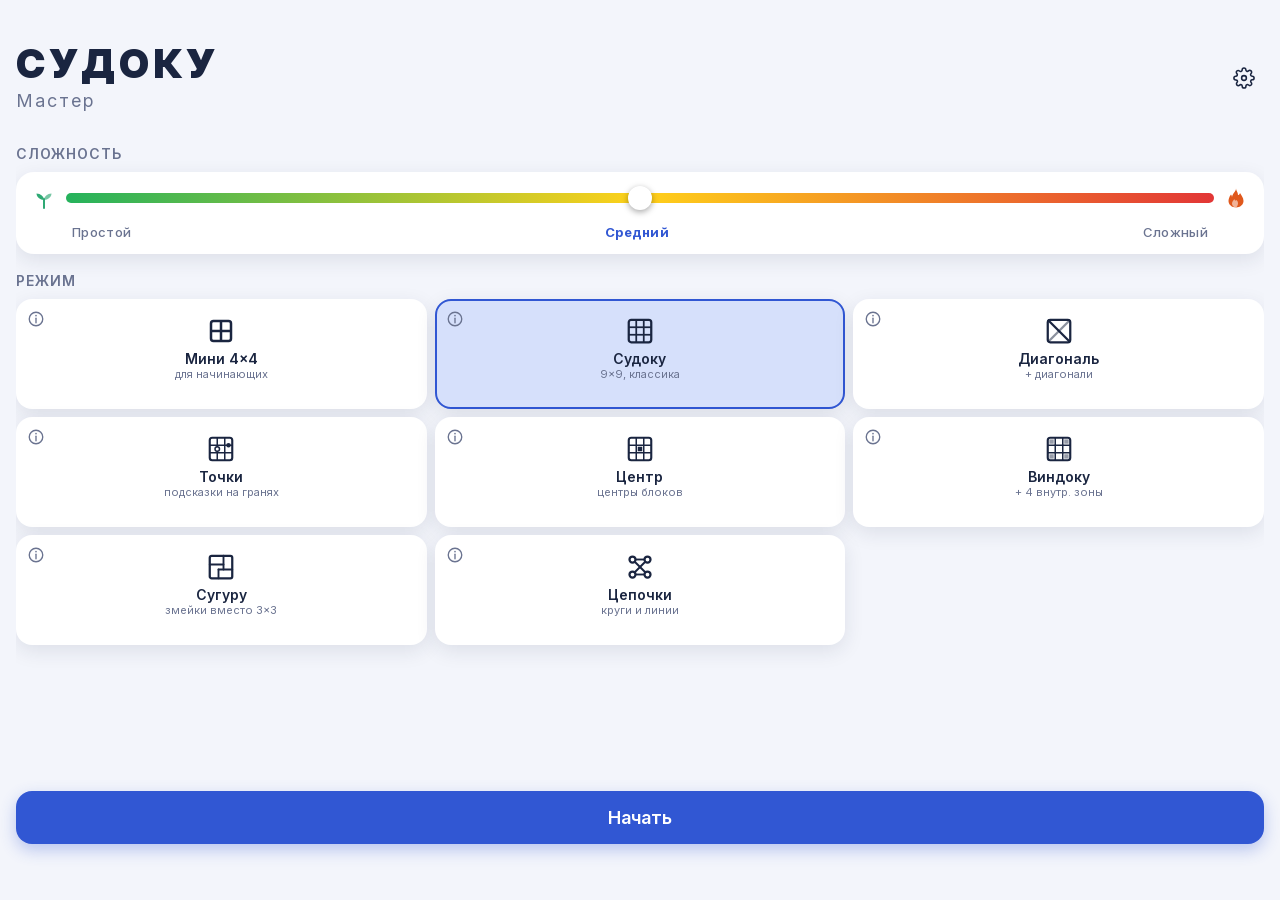
==== index.html @ bb174fd0 "fix(playtest): 5 правок после плейтеста 1. Fast-mode: pencil выключается сразу при активации режима." ====
<!DOCTYPE html>
<html lang="ru">
<head>
  <meta charset="UTF-8" />
  <meta name="viewport" content="width=device-width, initial-scale=1, viewport-fit=cover, maximum-scale=1, user-scalable=no" />
  <meta name="theme-color" content="#1a2540" />
  <meta http-equiv="cache-control" content="no-cache, no-store, must-revalidate" />
  <meta http-equiv="pragma" content="no-cache" />
  <meta http-equiv="expires" content="0" />
  <title>Судоку Мастер</title>
  <link rel="stylesheet" href="styles.css?v=41" />
</head>
<body>

  <!-- ================= SVG sprite (общие иконки) ================= -->
  <svg width="0" height="0" style="position:absolute" aria-hidden="true">
    <defs>
      <symbol id="icon-home" viewBox="0 0 24 24">
        <path d="M3 11l9-8 9 8" fill="none" stroke="currentColor" stroke-width="1.8" stroke-linecap="round" stroke-linejoin="round"/>
        <path d="M5 10v10h14V10" fill="none" stroke="currentColor" stroke-width="1.8" stroke-linecap="round" stroke-linejoin="round"/>
        <path d="M10 20v-6h4v6" fill="none" stroke="currentColor" stroke-width="1.8" stroke-linecap="round" stroke-linejoin="round"/>
      </symbol>
      <symbol id="icon-info" viewBox="0 0 24 24">
        <circle cx="12" cy="12" r="9" fill="none" stroke="currentColor" stroke-width="1.8"/>
        <line x1="12" y1="11" x2="12" y2="17" stroke="currentColor" stroke-width="1.8" stroke-linecap="round"/>
        <circle cx="12" cy="7.5" r="1.1" fill="currentColor"/>
      </symbol>
      <symbol id="icon-settings" viewBox="0 0 24 24">
        <circle cx="12" cy="12" r="2.6" fill="none" stroke="currentColor" stroke-width="1.7"/>
        <path d="M19.4 15a1.65 1.65 0 0 0 .33 1.82l.06.06a2 2 0 0 1 0 2.83 2 2 0 0 1-2.83 0l-.06-.06a1.65 1.65 0 0 0-1.82-.33 1.65 1.65 0 0 0-1 1.51V21a2 2 0 0 1-4 0v-.09a1.65 1.65 0 0 0-1-1.51 1.65 1.65 0 0 0-1.82.33l-.06.06a2 2 0 1 1-2.83-2.83l.06-.06a1.65 1.65 0 0 0 .33-1.82 1.65 1.65 0 0 0-1.51-1H3a2 2 0 0 1 0-4h.09a1.65 1.65 0 0 0 1.51-1 1.65 1.65 0 0 0-.33-1.82l-.06-.06a2 2 0 1 1 2.83-2.83l.06.06a1.65 1.65 0 0 0 1.82.33H9a1.65 1.65 0 0 0 1-1.51V3a2 2 0 0 1 4 0v.09a1.65 1.65 0 0 0 1 1.51 1.65 1.65 0 0 0 1.82-.33l.06-.06a2 2 0 1 1 2.83 2.83l-.06.06a1.65 1.65 0 0 0-.33 1.82V9a1.65 1.65 0 0 0 1.51 1H21a2 2 0 0 1 0 4h-.09a1.65 1.65 0 0 0-1.51 1z"
              fill="none" stroke="currentColor" stroke-width="1.7" stroke-linejoin="round" stroke-linecap="round"/>
      </symbol>
      <symbol id="icon-close" viewBox="0 0 24 24">
        <line x1="6" y1="6" x2="18" y2="18" stroke="currentColor" stroke-width="2" stroke-linecap="round"/>
        <line x1="6" y1="18" x2="18" y2="6" stroke="currentColor" stroke-width="2" stroke-linecap="round"/>
      </symbol>

      <!-- ===== Pictograms (заменяют эмодзи — единый стиль на всех платформах) ===== -->
      <!-- Material Design heart (filled). Симметричный, плотный силуэт. -->
      <symbol id="icon-heart" viewBox="0 0 24 24">
        <path d="M12 21.35l-1.45-1.32C5.4 15.36 2 12.28 2 8.5 2 5.42 4.42 3 7.5 3c1.74 0 3.41.81 4.5 2.09C13.09 3.81 14.76 3 16.5 3 19.58 3 22 5.42 22 8.5c0 3.78-3.4 6.86-8.55 11.54L12 21.35z" fill="currentColor"/>
      </symbol>
      <!-- Разбитое сердце: тот же силуэт, поверх белый зигзаг — «трещина». -->
      <symbol id="icon-heart-broken" viewBox="0 0 24 24">
        <path d="M12 21.35l-1.45-1.32C5.4 15.36 2 12.28 2 8.5 2 5.42 4.42 3 7.5 3c1.74 0 3.41.81 4.5 2.09C13.09 3.81 14.76 3 16.5 3 19.58 3 22 5.42 22 8.5c0 3.78-3.4 6.86-8.55 11.54L12 21.35z" fill="currentColor"/>
        <path d="M12 5 L 10.2 9 L 13.5 11 L 10.5 14 L 13.2 16.5 L 12 21" fill="none" stroke="#ffffff" stroke-width="1.8" stroke-linejoin="round" stroke-linecap="round"/>
      </symbol>
      <symbol id="icon-sprout" viewBox="0 0 24 24">
        <path d="M12 22 V 13" stroke="currentColor" stroke-width="2" stroke-linecap="round" fill="none"/>
        <path d="M12 14 C 8 14 4.5 11 4.5 7.5 C 8.5 7.5 12 10.5 12 14 Z" fill="currentColor"/>
        <path d="M12 14 C 16 14 19.5 11 19.5 7.5 C 15.5 7.5 12 10.5 12 14 Z" fill="currentColor" opacity="0.65"/>
      </symbol>
      <symbol id="icon-leaf" viewBox="0 0 24 24">
        <path d="M20 4 C 20 4 11.5 4 7.5 8 C 3.5 12 4 18 5 20 C 7 21 13 21 17 17 C 21 13 20 4 20 4 Z" fill="currentColor"/>
        <path d="M5 20 L 14 11" stroke="#fff" stroke-width="1.6" stroke-linecap="round" fill="none" opacity="0.7"/>
      </symbol>
      <symbol id="icon-fire" viewBox="0 0 24 24">
        <path d="M12 2.5 C 12 6 8 7.5 8 11.5 C 8 9.5 7 8.5 7 8.5 C 5 11 4.5 13.5 4.5 15 C 4.5 18.6 7.9 21.5 12 21.5 C 16.1 21.5 19.5 18.6 19.5 15 C 19.5 11.5 17 9 16 7 C 15.5 8.5 15 9 14 9 C 14 6 12 4.5 12 2.5 Z" fill="currentColor"/>
        <path d="M12 21.5 C 9.7 21.5 8 19.7 8 17.5 C 8 15.5 9.5 14.5 10.5 13 C 10.5 14.5 11.5 15 12.5 14 C 13.5 15 14 16 14 17.5 C 14 19.7 12.3 21.5 12 21.5 Z" fill="#fff" opacity="0.55"/>
      </symbol>
      <symbol id="icon-pencil" viewBox="0 0 24 24">
        <path d="M16 4 L 20 8 L 8 20 L 3.5 20.5 L 4 16 Z" fill="none" stroke="currentColor" stroke-width="1.8" stroke-linejoin="round" stroke-linecap="round"/>
        <line x1="13" y1="7" x2="17" y2="11" stroke="currentColor" stroke-width="1.8" stroke-linecap="round"/>
      </symbol>
      <symbol id="icon-lightbulb" viewBox="0 0 24 24">
        <path d="M9 18 H 15" stroke="currentColor" stroke-width="1.7" stroke-linecap="round" fill="none"/>
        <path d="M10.5 21 H 13.5" stroke="currentColor" stroke-width="1.7" stroke-linecap="round" fill="none"/>
        <path d="M12 3 C 8.5 3 6 5.5 6 9 C 6 11.3 7.3 13.3 9 14.7 V 18 H 15 V 14.7 C 16.7 13.3 18 11.3 18 9 C 18 5.5 15.5 3 12 3 Z" fill="none" stroke="currentColor" stroke-width="1.7" stroke-linejoin="round" stroke-linecap="round"/>
      </symbol>
      <symbol id="icon-undo" viewBox="0 0 24 24">
        <path d="M9 14 L 3.5 9 L 9 4" fill="none" stroke="currentColor" stroke-width="1.9" stroke-linecap="round" stroke-linejoin="round"/>
        <path d="M3.5 9 H 14 C 17.6 9 20.5 11.7 20.5 15.5 C 20.5 19.3 17.6 21 14 21 H 9.5" fill="none" stroke="currentColor" stroke-width="1.9" stroke-linecap="round" stroke-linejoin="round"/>
      </symbol>
      <symbol id="icon-bolt" viewBox="0 0 24 24">
        <!-- Молния outline — Z-образный силуэт без заливки, как остальные
             UI-иконки (pencil, lightbulb, undo). -->
        <path d="M13.5 2 L 4 14 L 11 14 L 9.5 22 L 20 9 L 13 9 L 14.5 2 Z"
              fill="none"
              stroke="currentColor" stroke-width="1.8"
              stroke-linejoin="round" stroke-linecap="round"/>
      </symbol>
      <symbol id="icon-eraser" viewBox="0 0 24 24">
        <!-- Горизонтальный прямоугольник-ластик с явным делением на две части.
             Левая половина «резина» — слегка залита (визуальный признак).
             Правая половина «корпус» — пустой контур. Под ластиком короткие
             штрихи-«стружка», чтобы намерение читалось как «стереть». -->
        <rect x="3" y="9" width="18" height="6" rx="1.4"
              fill="none" stroke="currentColor" stroke-width="1.8"/>
        <rect x="3.9" y="9.9" width="7" height="4.2" rx="0.6"
              fill="currentColor" opacity="0.18"/>
        <line x1="10.9" y1="9.5" x2="10.9" y2="14.5"
              stroke="currentColor" stroke-width="1.6"/>
        <line x1="4" y1="18" x2="6.5" y2="18"
              stroke="currentColor" stroke-width="1.6" stroke-linecap="round" opacity="0.55"/>
        <line x1="8" y1="18" x2="9.5" y2="18"
              stroke="currentColor" stroke-width="1.6" stroke-linecap="round" opacity="0.55"/>
      </symbol>
      <symbol id="icon-trophy" viewBox="0 0 24 24">
        <path d="M7 3 H 17 V 8.5 C 17 11.5 14.8 13.5 12 13.5 C 9.2 13.5 7 11.5 7 8.5 V 3 Z" fill="currentColor"/>
        <path d="M4 4 H 7 V 8.5 C 7 8.5 5.5 8.5 4.5 7.5 C 3.5 6.5 4 4 4 4 Z" fill="currentColor"/>
        <path d="M20 4 H 17 V 8.5 C 17 8.5 18.5 8.5 19.5 7.5 C 20.5 6.5 20 4 20 4 Z" fill="currentColor"/>
        <path d="M9 17 H 15 L 16 21 H 8 Z" fill="currentColor"/>
        <line x1="11" y1="13.5" x2="11" y2="17" stroke="currentColor" stroke-width="2" stroke-linecap="round"/>
        <line x1="13" y1="13.5" x2="13" y2="17" stroke="currentColor" stroke-width="2" stroke-linecap="round"/>
      </symbol>
      <symbol id="icon-play" viewBox="0 0 24 24">
        <path d="M7 4 L 20 12 L 7 20 Z" fill="currentColor"/>
      </symbol>
      <!-- Крупный play-треугольник для refill-ad бэйджей. Координаты
           подобраны так, что centroid (среднее вершин) находится в (6, 6),
           т.е. ровно в центре viewBox 12×12. Bbox треугольника при этом
           немного смещён вправо относительно центра — это даёт оптически
           верное положение play-стрелки.
           Vertices (3, 2), (3, 10), (12, 6) — больше прежнего (4,3),(4,9),
           (10,6): треугольник заполняет ≈75% viewBox по width и ≈67% по
           height, поэтому в маленьком кружке смотрится солидно. -->
      <symbol id="icon-play-mini" viewBox="0 0 12 12">
        <path d="M3 2 L 3 10 L 12 6 Z" fill="currentColor"/>
      </symbol>
      <symbol id="icon-grid" viewBox="0 0 24 24">
        <rect x="3" y="3" width="18" height="18" rx="2" fill="none" stroke="currentColor" stroke-width="1.8"/>
        <line x1="9"  y1="3" x2="9"  y2="21" stroke="currentColor" stroke-width="1.4"/>
        <line x1="15" y1="3" x2="15" y2="21" stroke="currentColor" stroke-width="1.4"/>
        <line x1="3"  y1="9"  x2="21" y2="9"  stroke="currentColor" stroke-width="1.4"/>
        <line x1="3"  y1="15" x2="21" y2="15" stroke="currentColor" stroke-width="1.4"/>
      </symbol>
      <symbol id="icon-diagonal" viewBox="0 0 24 24">
        <rect x="3" y="3" width="18" height="18" rx="2" fill="none" stroke="currentColor" stroke-width="1.8"/>
        <line x1="3" y1="3" x2="21" y2="21" stroke="currentColor" stroke-width="1.8"/>
        <line x1="21" y1="3" x2="3" y2="21" stroke="currentColor" stroke-width="1.8" opacity="0.5"/>
      </symbol>
      <symbol id="icon-sigma" viewBox="0 0 24 24">
        <path d="M5 4 H 19 L 11 12 L 19 20 H 5" fill="none" stroke="currentColor" stroke-width="1.8" stroke-linejoin="round" stroke-linecap="round"/>
      </symbol>

      <!-- Mode tiles icons -->
      <symbol id="icon-mini" viewBox="0 0 24 24">
        <rect x="4" y="4" width="16" height="16" rx="2" fill="none" stroke="currentColor" stroke-width="2"/>
        <line x1="12" y1="4"  x2="12" y2="20" stroke="currentColor" stroke-width="2"/>
        <line x1="4"  y1="12" x2="20" y2="12" stroke="currentColor" stroke-width="2"/>
      </symbol>
      <symbol id="icon-kropki" viewBox="0 0 24 24">
        <rect x="3" y="3" width="18" height="18" rx="2" fill="none" stroke="currentColor" stroke-width="1.7"/>
        <line x1="9"  y1="3" x2="9"  y2="21" stroke="currentColor" stroke-width="1.2"/>
        <line x1="15" y1="3" x2="15" y2="21" stroke="currentColor" stroke-width="1.2"/>
        <line x1="3"  y1="9"  x2="21" y2="9"  stroke="currentColor" stroke-width="1.2"/>
        <line x1="3"  y1="15" x2="21" y2="15" stroke="currentColor" stroke-width="1.2"/>
        <!-- empty white dot — на середине вертикальной линии x=9
             между ячейками (1,0) и (1,1) -->
        <circle cx="9"  cy="12" r="1.8" fill="#fff" stroke="currentColor" stroke-width="1.2"/>
        <!-- filled black dot — на середине ГОРИЗОНТАЛЬНОЙ линии y=9
             между ячейками (0,2) и (1,2). Это между правой средней и
             право-верхней ячейками. -->
        <circle cx="18" cy="9"  r="1.8" fill="currentColor"/>
      </symbol>
      <symbol id="icon-center" viewBox="0 0 24 24">
        <rect x="3" y="3" width="18" height="18" rx="2" fill="none" stroke="currentColor" stroke-width="1.7"/>
        <line x1="9"  y1="3" x2="9"  y2="21" stroke="currentColor" stroke-width="1.2"/>
        <line x1="15" y1="3" x2="15" y2="21" stroke="currentColor" stroke-width="1.2"/>
        <line x1="3"  y1="9"  x2="21" y2="9"  stroke="currentColor" stroke-width="1.2"/>
        <line x1="3"  y1="15" x2="21" y2="15" stroke="currentColor" stroke-width="1.2"/>
        <!-- только центральная ячейка 3×3 полностью закрашена -->
        <rect x="10.2" y="10.2" width="3.6" height="3.6" fill="currentColor"/>
      </symbol>
      <symbol id="icon-windoku" viewBox="0 0 24 24">
        <rect x="3" y="3" width="18" height="18" rx="2" fill="none" stroke="currentColor" stroke-width="1.7"/>
        <line x1="9"  y1="3" x2="9"  y2="21" stroke="currentColor" stroke-width="1.2"/>
        <line x1="15" y1="3" x2="15" y2="21" stroke="currentColor" stroke-width="1.2"/>
        <line x1="3"  y1="9"  x2="21" y2="9"  stroke="currentColor" stroke-width="1.2"/>
        <line x1="3"  y1="15" x2="21" y2="15" stroke="currentColor" stroke-width="1.2"/>
        <!-- 4 inner highlighted zones -->
        <rect x="4.3" y="4.3" width="3.5" height="3.5" fill="currentColor" opacity="0.45"/>
        <rect x="16.2" y="4.3" width="3.5" height="3.5" fill="currentColor" opacity="0.45"/>
        <rect x="4.3" y="16.2" width="3.5" height="3.5" fill="currentColor" opacity="0.45"/>
        <rect x="16.2" y="16.2" width="3.5" height="3.5" fill="currentColor" opacity="0.45"/>
      </symbol>
      <symbol id="icon-snake" viewBox="0 0 24 24">
        <!-- Sugur: квадрат разбитый на 4 неравных змейки внутренними
             перегородками. Зигзаг-форма — характерный визуал режима. -->
        <rect x="3" y="3" width="18" height="18" rx="1.5" fill="none" stroke="currentColor" stroke-width="1.8"/>
        <line x1="3"  y1="10" x2="14" y2="10" stroke="currentColor" stroke-width="1.5" stroke-linecap="round"/>
        <line x1="14" y1="3"  x2="14" y2="14" stroke="currentColor" stroke-width="1.5" stroke-linecap="round"/>
        <line x1="10" y1="14" x2="21" y2="14" stroke="currentColor" stroke-width="1.5" stroke-linecap="round"/>
        <line x1="10" y1="14" x2="10" y2="21" stroke="currentColor" stroke-width="1.5" stroke-linecap="round"/>
      </symbol>
      <symbol id="icon-chain" viewBox="0 0 24 24">
        <!-- Chain: 4 круга в 2×2 с горизонтальными edges и диагональным
             X-cross — характерный визуал режима «цепочки могут идти и
             по диагонали, и линии пересекаются». Круги раздвинуты пошире
             и меньше радиусом — чтобы соединительные линии были видны. -->
        <line x1="6"  y1="6"  x2="18" y2="6"  stroke="currentColor" stroke-width="1.5"/>
        <line x1="6"  y1="18" x2="18" y2="18" stroke="currentColor" stroke-width="1.5"/>
        <line x1="6"  y1="6"  x2="18" y2="18" stroke="currentColor" stroke-width="1.5"/>
        <line x1="18" y1="6"  x2="6"  y2="18" stroke="currentColor" stroke-width="1.5"/>
        <circle cx="6"  cy="6"  r="2.4" fill="white" stroke="currentColor" stroke-width="1.8"/>
        <circle cx="18" cy="6"  r="2.4" fill="white" stroke="currentColor" stroke-width="1.8"/>
        <circle cx="6"  cy="18" r="2.4" fill="white" stroke="currentColor" stroke-width="1.8"/>
        <circle cx="18" cy="18" r="2.4" fill="white" stroke="currentColor" stroke-width="1.8"/>
      </symbol>

      <!-- Rules pictograms -->
      <symbol id="rule-fill" viewBox="0 0 60 60">
        <!-- 3x3 mini-grid with some digits filled in -->
        <rect x="4" y="4" width="52" height="52" fill="none" stroke="#1a2540" stroke-width="2.4" rx="3"/>
        <line x1="21.3" y1="4" x2="21.3" y2="56" stroke="#1a2540" stroke-width="1.4"/>
        <line x1="38.7" y1="4" x2="38.7" y2="56" stroke="#1a2540" stroke-width="1.4"/>
        <line x1="4" y1="21.3" x2="56" y2="21.3" stroke="#1a2540" stroke-width="1.4"/>
        <line x1="4" y1="38.7" x2="56" y2="38.7" stroke="#1a2540" stroke-width="1.4"/>
        <text x="12.5" y="17"   font-size="12" font-weight="700" fill="#1a2540" text-anchor="middle">5</text>
        <text x="47.5" y="17"   font-size="12" font-weight="700" fill="#1a2540" text-anchor="middle">3</text>
        <text x="30"   y="34.5" font-size="12" font-weight="700" fill="#3157d3" text-anchor="middle">7</text>
        <text x="12.5" y="52"   font-size="12" font-weight="700" fill="#1a2540" text-anchor="middle">2</text>
        <text x="47.5" y="52"   font-size="12" font-weight="700" fill="#3157d3" text-anchor="middle">9</text>
      </symbol>
      <symbol id="rule-unique" viewBox="0 0 60 60">
        <!-- 3x3 with row, col and box highlighted -->
        <rect x="4" y="4" width="52" height="52" fill="none" stroke="#1a2540" stroke-width="2.4" rx="3"/>
        <!-- highlighted row (top) -->
        <rect x="4" y="4" width="52" height="17.3" fill="#e3ecff"/>
        <!-- highlighted column (middle) -->
        <rect x="21.3" y="4" width="17.4" height="52" fill="#e3ecff"/>
        <!-- box (top-middle) overlapping is naturally darker — add extra fill -->
        <rect x="21.3" y="4" width="17.4" height="17.3" fill="#b8caf0"/>
        <!-- grid lines on top -->
        <line x1="21.3" y1="4" x2="21.3" y2="56" stroke="#1a2540" stroke-width="1.4"/>
        <line x1="38.7" y1="4" x2="38.7" y2="56" stroke="#1a2540" stroke-width="1.4"/>
        <line x1="4" y1="21.3" x2="56" y2="21.3" stroke="#1a2540" stroke-width="1.4"/>
        <line x1="4" y1="38.7" x2="56" y2="38.7" stroke="#1a2540" stroke-width="1.4"/>
        <rect x="4" y="4" width="52" height="52" fill="none" stroke="#1a2540" stroke-width="2.4" rx="3"/>
        <text x="30" y="17" font-size="13" font-weight="800" fill="#1a2540" text-anchor="middle">5</text>
      </symbol>
      <symbol id="rule-pencil" viewBox="0 0 60 60">
        <!-- single big cell with 3x3 mini-notes -->
        <rect x="6" y="6" width="48" height="48" fill="#ffffff" stroke="#1a2540" stroke-width="2.4" rx="4"/>
        <!-- 3x3 notes grid -->
        <g font-size="9" font-weight="500" fill="#6a7390" text-anchor="middle">
          <text x="18" y="20">1</text>
          <text x="30" y="20">2</text>
          <text x="42" y="20">3</text>
          <text x="18" y="34">4</text>
          <text x="30" y="34"></text>
          <text x="42" y="34">6</text>
          <text x="18" y="48"></text>
          <text x="30" y="48">8</text>
          <text x="42" y="48"></text>
        </g>
        <!-- pencil hint glyph in corner -->
        <path d="M44 8 L52 16 L48 20 L40 12 Z" fill="#3157d3" opacity="0.6"/>
      </symbol>
    </defs>
  </svg>

  <!-- ================= Главный экран — выбор + статистика ================= -->
  <section id="screen-home" class="screen">
    <!-- Шапка и сложность/режимы — внутри scrollable области. Кнопка
         «Начать» лежит ВНЕ scroll'а, остаётся видимой при любой прокрутке. -->
    <div class="home-scroll">
      <header class="home-top">
        <div class="title-block">
          <div class="brand">СУДОКУ</div>
          <div class="brand-sub">Мастер</div>
        </div>
        <div class="home-top-actions">
          <button id="btn-home-settings" class="icon-btn" aria-label="Настройки">
            <svg class="icon"><use href="#icon-settings"/></svg>
          </button>
        </div>
      </header>

      <h2 class="section-title">Сложность</h2>
      <!-- Ползунок 0=easy / 1=medium / 2=hard. Слева/справа — иконки
           «росток» (просто) и «огонёк» (сложно), под слайдером три
           кликабельных ярлыка. selectedDifficulty живёт в main.js. -->
      <div class="difficulty-slider">
        <div class="diff-slider-row">
          <svg class="diff-side-icon diff-side-icon-easy" viewBox="0 0 24 24"><use href="#icon-sprout"/></svg>
          <!-- Кастомный slider: track + плавающий thumb. Перетаскивается
               pointer-событиями (см. main.js → mountDiffSlider). Поддерживает
               «магнетизм» к 3 значениям 0/1/2 — ползунок легко тянется по
               линии, но залипает у ближайшего значения и при отпуске
               анимированно подъезжает к нему. -->
          <div id="diff-track" class="diff-track" role="slider"
               aria-label="Сложность" aria-valuemin="0" aria-valuemax="2" aria-valuenow="1" tabindex="0">
            <div class="diff-thumb"></div>
          </div>
          <svg class="diff-side-icon diff-side-icon-hard" viewBox="0 0 24 24"><use href="#icon-fire"/></svg>
        </div>
        <div class="diff-labels">
          <span class="diff-label" data-difficulty="easy">Простой</span>
          <span class="diff-label active" data-difficulty="medium">Средний</span>
          <span class="diff-label" data-difficulty="hard">Сложный</span>
        </div>
      </div>

      <h2 class="section-title">Режим</h2>
      <!-- Режимы — сетка 3 ячейки в ширину. Внутри плитки: info-кнопка
           в левом-верхнем углу, иконка по центру сверху, название и
           краткое описание. -->
      <div class="mode-grid">
        <div class="mode-tile" data-mode="mini" role="button" tabindex="0">
          <button class="mode-info-btn" data-mode-info="mini" aria-label="Правила режима «Мини»">
            <svg class="icon"><use href="#icon-info"/></svg>
          </button>
          <div class="mode-emoji"><svg viewBox="0 0 24 24"><use href="#icon-mini"/></svg></div>
          <div class="mode-label">Мини 4×4</div>
          <div class="mode-sub">для начинающих</div>
        </div>
        <div class="mode-tile selected" data-mode="classic" role="button" tabindex="0">
          <button class="mode-info-btn" data-mode-info="classic" aria-label="Правила режима «Судоку»">
            <svg class="icon"><use href="#icon-info"/></svg>
          </button>
          <div class="mode-emoji"><svg viewBox="0 0 24 24"><use href="#icon-grid"/></svg></div>
          <div class="mode-label">Судоку</div>
          <div class="mode-sub">9×9, классика</div>
        </div>
        <div class="mode-tile" data-mode="diagonal" role="button" tabindex="0">
          <button class="mode-info-btn" data-mode-info="diagonal" aria-label="Правила режима «Диагональ»">
            <svg class="icon"><use href="#icon-info"/></svg>
          </button>
          <div class="mode-emoji"><svg viewBox="0 0 24 24"><use href="#icon-diagonal"/></svg></div>
          <div class="mode-label">Диагональ</div>
          <div class="mode-sub">+ диагонали</div>
        </div>
        <div class="mode-tile" data-mode="kropki" role="button" tabindex="0">
          <button class="mode-info-btn" data-mode-info="kropki" aria-label="Правила режима «Точки»">
            <svg class="icon"><use href="#icon-info"/></svg>
          </button>
          <div class="mode-emoji"><svg viewBox="0 0 24 24"><use href="#icon-kropki"/></svg></div>
          <div class="mode-label">Точки</div>
          <div class="mode-sub">подсказки на гранях</div>
        </div>
        <div class="mode-tile" data-mode="center" role="button" tabindex="0">
          <button class="mode-info-btn" data-mode-info="center" aria-label="Правила режима «Центр»">
            <svg class="icon"><use href="#icon-info"/></svg>
          </button>
          <div class="mode-emoji"><svg viewBox="0 0 24 24"><use href="#icon-center"/></svg></div>
          <div class="mode-label">Центр</div>
          <div class="mode-sub">центры блоков</div>
        </div>
        <div class="mode-tile" data-mode="windoku" role="button" tabindex="0">
          <button class="mode-info-btn" data-mode-info="windoku" aria-label="Правила режима «Виндоку»">
            <svg class="icon"><use href="#icon-info"/></svg>
          </button>
          <div class="mode-emoji"><svg viewBox="0 0 24 24"><use href="#icon-windoku"/></svg></div>
          <div class="mode-label">Виндоку</div>
          <div class="mode-sub">+ 4 внутр. зоны</div>
        </div>
        <div class="mode-tile" data-mode="sugur" role="button" tabindex="0">
          <button class="mode-info-btn" data-mode-info="sugur" aria-label="Правила режима «Сугуру»">
            <svg class="icon"><use href="#icon-info"/></svg>
          </button>
          <div class="mode-emoji"><svg viewBox="0 0 24 24"><use href="#icon-snake"/></svg></div>
          <div class="mode-label">Сугуру</div>
          <div class="mode-sub">змейки вместо 3×3</div>
        </div>
        <div class="mode-tile" data-mode="chain" role="button" tabindex="0">
          <button class="mode-info-btn" data-mode-info="chain" aria-label="Правила режима «Цепочки»">
            <svg class="icon"><use href="#icon-info"/></svg>
          </button>
          <div class="mode-emoji"><svg viewBox="0 0 24 24"><use href="#icon-chain"/></svg></div>
          <div class="mode-label">Цепочки</div>
          <div class="mode-sub">круги и линии</div>
        </div>
      </div>
    </div>

    <!-- Кнопка «Начать» вне scroll-области — всегда видна над сейф-зоной. -->
    <button id="btn-start-level" class="btn btn-primary big">Начать</button>
  </section>

  <!-- ================= Игровой экран ================= -->
  <section id="screen-game" class="screen">
    <header class="game-head">
      <button id="btn-game-home" class="icon-btn" aria-label="В главное меню">
        <svg class="icon"><use href="#icon-home"/></svg>
      </button>
      <div class="game-head-title">
        <div id="game-mode-title" class="brand brand-game">КЛАССИКА</div>
        <div id="game-subtitle" class="game-subtitle">Средний</div>
      </div>
      <div class="game-head-actions">
        <button id="btn-game-info" class="icon-btn" aria-label="Как играть">
          <svg class="icon"><use href="#icon-info"/></svg>
        </button>
        <button id="btn-game-settings" class="icon-btn" aria-label="Настройки">
          <svg class="icon"><use href="#icon-settings"/></svg>
        </button>
      </div>
    </header>

    <div id="game-hearts" class="hearts-row" aria-label="Сердечки">
      <svg class="heart" viewBox="0 0 24 24"><use href="#icon-heart"/></svg>
      <svg class="heart" viewBox="0 0 24 24"><use href="#icon-heart"/></svg>
      <svg class="heart" viewBox="0 0 24 24"><use href="#icon-heart"/></svg>
    </div>

    <div class="board-wrap">
      <div id="board" class="board" role="grid" aria-label="Поле судоку"></div>
    </div>

    <div class="number-pad">
      <div class="numpad-row">
        <button class="num-btn" data-num="1"><span>1</span></button>
        <button class="num-btn" data-num="2"><span>2</span></button>
        <button class="num-btn" data-num="3"><span>3</span></button>
        <button class="num-btn" data-num="4"><span>4</span></button>
        <button class="num-btn" data-num="5"><span>5</span></button>
        <button class="num-btn" data-num="6"><span>6</span></button>
        <button class="num-btn" data-num="7"><span>7</span></button>
        <button class="num-btn" data-num="8"><span>8</span></button>
        <button class="num-btn" data-num="9"><span>9</span></button>
      </div>
      <div class="tools-row">
        <button id="btn-erase" class="tool-btn" aria-label="Стереть">
          <svg class="tool-glyph" viewBox="0 0 24 24"><use href="#icon-eraser"/></svg>
          <span class="tool-label">Стереть</span>
        </button>
        <button id="btn-pencil" class="tool-btn" aria-label="Карандаш">
          <svg class="tool-glyph" viewBox="0 0 24 24"><use href="#icon-pencil"/></svg>
          <span class="tool-label">Заметка</span>
        </button>
        <!-- «Быстрый режим» — расставляет на пустых ячейках все возможные
             по правилам цифры как заметки, и каскадно заполняет одиночные
             single-candidate ячейки. Активация — rewarded ad один раз на
             уровень, потом toggle on/off бесплатно в рамках этого уровня. -->
        <button id="btn-fast" class="tool-btn" aria-label="Быстрый режим">
          <svg class="tool-glyph" viewBox="0 0 24 24"><use href="#icon-bolt"/></svg>
          <span class="tool-label">Быстрый</span>
          <span id="fast-badge" class="tool-badge refill-ad">
            <svg class="ad-play-icon" viewBox="0 0 12 12"><use href="#icon-play-mini"/></svg>
          </span>
        </button>
        <button id="btn-hint" class="tool-btn" aria-label="Подсказка">
          <svg class="tool-glyph" viewBox="0 0 24 24"><use href="#icon-lightbulb"/></svg>
          <span class="tool-label">Подсказка</span>
          <span id="hint-count" class="tool-badge">5</span>
        </button>
      </div>
    </div>
  </section>

  <!-- ================= Модалки ================= -->

  <!-- Победа -->
  <div id="modal-win" class="modal hidden" data-modal-id="win">
    <div class="modal-box">
      <div class="modal-emoji modal-emoji-trophy"><svg viewBox="0 0 24 24"><use href="#icon-trophy"/></svg></div>
      <h2 class="modal-title">Уровень пройден!</h2>
      <div class="modal-rows">
        <div class="modal-row"><span>Сложность:</span><span id="win-difficulty">—</span></div>
        <div class="modal-row"><span>Ошибок:</span><span id="win-mistakes">0</span></div>
        <div class="modal-row"><span>Подсказок:</span><span id="win-hints">0</span></div>
      </div>
      <div class="modal-actions">
        <button id="btn-win-next" class="btn btn-primary big">Следующий уровень</button>
        <button id="btn-win-home" class="btn btn-secondary">В главное меню</button>
      </div>
    </div>
  </div>

  <!-- Rate Us (между уровнями, после win). Показывается одной из:
       - первый раз после 3-го пройденного уровня (если ещё не оценивал);
       - один раз за сессию (после клика «Может позже» больше не показывается
         до перезапуска приложения).
       При «Оценить» открывается нативный RuStore Review SDK (если bridge есть)
       или fallback на deep-link rustore.ru/catalog/app. Interstitial при «Оценить»
       не показывается; при «Может позже» — показывается по обычной cadence-логике. -->
  <div id="modal-rate" class="modal hidden" data-modal-id="rate">
    <div class="modal-box">
      <div class="modal-emoji">⭐</div>
      <h2 class="modal-title">Нравится игра?</h2>
      <div class="stars-row">★★★★★</div>
      <p class="modal-text">Если игра вам по душе — оцените её на 5 звёзд. Это очень помогает разработчику и поддерживает выход новых режимов.</p>
      <div class="modal-actions">
        <button id="btn-rate-now" class="btn btn-primary big">Оценить</button>
        <button id="btn-rate-later" class="btn btn-secondary">Может позже</button>
      </div>
    </div>
  </div>

  <!-- Game over (кончились сердца) -->
  <div id="modal-gameover" class="modal hidden" data-modal-id="gameover">
    <div class="modal-box">
      <div class="modal-emoji modal-emoji-broken"><svg viewBox="0 0 24 24"><use href="#icon-heart-broken"/></svg></div>
      <h2 class="modal-title">Сердца кончились</h2>
      <p class="modal-text">Восстановите одно сердечко за просмотр короткой рекламы или начните новый уровень.</p>
      <div class="modal-actions">
        <button id="btn-gameover-ad" class="btn btn-primary big">
          <svg class="btn-icon" viewBox="0 0 24 24"><use href="#icon-play"/></svg>
          Восстановить за рекламу
          <svg class="btn-icon-inline" viewBox="0 0 24 24"><use href="#icon-heart"/></svg>
        </button>
        <button id="btn-gameover-restart" class="btn btn-secondary">Новый уровень</button>
        <button id="btn-gameover-home" class="btn btn-link">В главное меню</button>
      </div>
    </div>
  </div>

  <!-- Подтверждение выхода из активного уровня. Прогресс СОХРАНЯЕТСЯ в
       слот режима — вернуться к нему можно через «Продолжить» на главном
       экране (модалка save-confirm). -->
  <div id="modal-confirm-exit" class="modal hidden" data-modal-id="confirm-exit">
    <div class="modal-box">
      <h2 class="modal-title">Выйти в меню?</h2>
      <p class="modal-text">Текущий прогресс сохранится — вы сможете продолжить с этого места, выбрав режим снова.</p>
      <div class="modal-actions">
        <button id="btn-confirm-exit-yes" class="btn btn-primary big">Да, выйти</button>
        <button id="btn-confirm-exit-no" class="btn btn-secondary">Продолжить игру</button>
      </div>
    </div>
  </div>

  <!-- Save-confirm модалка. Показывается при клике «Начать» на главном экране,
       если для выбранного режима уже есть сохранённый сейв. Кнопка «Продолжить»
       загружает сохранение, «Начать заново» — удаляет старый сейв и генерит
       новый уровень. -->
  <div id="modal-save-confirm" class="modal hidden" data-modal-id="save-confirm">
    <div class="modal-box">
      <h2 class="modal-title">Сохранение</h2>
      <p class="modal-text">В этом режиме есть начатый уровень. Хотите продолжить или начать заново?</p>
      <div class="modal-actions">
        <button id="btn-save-continue" class="btn btn-primary big">Продолжить</button>
        <button id="btn-save-restart" class="btn btn-secondary">Начать заново</button>
      </div>
    </div>
  </div>

  <!-- Инструкция (Info). Контент динамический — заполняется из main.js
       по data-mode-info того mode-info-btn, на котором кликнули. -->
  <div id="modal-info" class="modal hidden" data-modal-id="info" data-close-outside="1">
    <div class="modal-box modal-box-wide">
      <h2 class="modal-title">Как играть</h2>
      <div id="info-mode-name" class="info-mode-name">Классика</div>
      <div id="info-rules" class="rules-list"></div>
      <button class="modal-close-btn" data-close-modal="info" aria-label="Закрыть">
        <svg class="icon"><use href="#icon-close"/></svg>
      </button>
    </div>
  </div>

  <!-- Настройки -->
  <div id="modal-settings" class="modal hidden" data-modal-id="settings" data-close-outside="1">
    <div class="modal-box">
      <h2 class="modal-title">Настройки</h2>
      <div class="settings-list">
        <label class="setting-row">
          <span>Звук</span>
          <input id="setting-sound" type="checkbox" />
        </label>
        <label class="setting-row">
          <span>Вибрация</span>
          <input id="setting-vibration" type="checkbox" />
        </label>
        <label class="setting-row">
          <span>Подсветка строки/столбца/блока</span>
          <input id="setting-highlighter" type="checkbox" />
        </label>
        <label class="setting-row">
          <span>Авто-очистка заметок</span>
          <input id="setting-auto-notes" type="checkbox" />
        </label>
        <label class="setting-row">
          <span>Тёмная тема</span>
          <input id="setting-theme" type="checkbox" />
        </label>
      </div>
      <button class="modal-close-corner" data-close-modal="settings" aria-label="Закрыть">
        <svg class="icon"><use href="#icon-close"/></svg>
      </button>
      <button id="btn-privacy-policy" class="btn btn-link">Политика конфиденциальности</button>
    </div>
  </div>

  <!-- ================= Загрузка скриптов (порядок важен) ================= -->
  <script src="config.js?v=41"></script>
  <script src="migrations.js?v=41"></script>
  <script src="storage.js?v=41"></script>
  <script src="sudokuCore.js?v=41"></script>
  <script src="sudokuVariants.js?v=41"></script>
  <script src="sudokuTechniques.js?v=41"></script>
  <script src="sudokuGenerator.js?v=41"></script>
  <script src="precomputedPools.js?v=41"></script>
  <script src="ads.js?v=41"></script>
  <script src="rustoreReview.js?v=41"></script>
  <script src="audio.js?v=41"></script>
  <script src="ui.js?v=41"></script>
  <script src="board.js?v=41"></script>
  <script src="numberPad.js?v=41"></script>
  <script src="game.js?v=41"></script>
  <script src="devPanel.js?v=41"></script>
  <script src="main.js?v=41"></script>
</body>
</html>
---- styles.css ----
/* ============================================================
 * Sudoku Классик — стили.
 * Подход: мобильный portrait first. Светлая тема. Без анимаций тяжелее transform/opacity.
 * ============================================================ */

/* ===== Inter Variable — встроенный шрифт (latin + cyrillic) =====
   Файл — assets/fonts/InterVariable.woff2 (~340 KB). Variable font, поэтому
   один файл закрывает все weights 100..900 и обоих стилей. Без сети, без CDN.
   font-display: swap — пока шрифт грузится, рендерим системным fallback,
   потом плавно подменяем (исключает FOIT). */
@font-face {
  font-family: 'Inter';
  src: url('assets/fonts/InterVariable.woff2') format('woff2-variations'),
       url('assets/fonts/InterVariable.woff2') format('woff2');
  font-weight: 100 900;
  font-style: normal;
  font-display: swap;
}

:root {
  --bg:           #f3f5fb;
  --bg-soft:      #ffffff;
  --panel:       rgba(255, 255, 255, 0.9);
  --text:         #1a2540;
  --text-dim:     #6a7390;
  --text-faded:   #a4abc0;
  --accent:       #3157d3;
  --accent-soft:  #d6e0fb;
  --accent-strong:#1f3aa1;
  --highlight:    #e3ecff;        /* подсветка строки/столбца/бокса */
  --highlight-strong: #b8caf0;    /* такая же цифра */
  --select:       #9bb6f7;        /* выбранная ячейка */
  --error:        #d63b3b;
  --error-bg:     #fde2e2;
  --given:        #1a2540;
  --user:         #3157d3;
  --hint:         #00a08a;
  --grid-line:    #c9cfdc;
  --grid-line-thick: #1a2540;
  --shadow:       0 6px 20px rgba(26, 37, 64, 0.10);
  --shadow-lg:    0 12px 30px rgba(26, 37, 64, 0.25);
  /* Дополнительные тематические цвета (зональные подсветки, dots Kropki). */
  --zone-bg:          #f0f0f5;    /* серая зона: диагональ/центр/виндоку */
  --zone-peer-blend:  #c8d4ec;    /* зона + peer */
  --zone-same-blend:  #9fb2d4;    /* зона + same-digit */
  /* Kropki dots:
       --dot-consec — пустой круг (consecutive: цифры отличаются на 1)
       --dot-double — закрашенный круг (double: одна цифра вдвое больше)
       --dot-outline — обводка обеих точек (контраст к фону клетки) */
  --dot-consec:       #ffffff;    /* пустой круг на свет. теме = просто фон cell */
  --dot-double:       #1a2540;    /* закрашенный = тёмный */
  --dot-outline:      #1a2540;    /* обводка тёмная контрастна к белой cell */
  --num-pad-text:     #3954bb;    /* цифры на num-pad */
  --chain-fill:       #ffffff;    /* фон кругов цепочек */
  --modal-backdrop:   rgba(26, 37, 64, 0.5);   /* затемнение фона за модалкой */
  --thumb-bg:         #ffffff;     /* бегунок слайдера сложности */
}

/* Тёмная тема. Активируется через [data-theme="dark"] на <html>.
   main.js при загрузке выбирает тему: storage.settings.theme либо
   prefers-color-scheme от устройства, если пользователь не выбрал явно. */
[data-theme="dark"] {
  --bg:           #161a26;
  --bg-soft:      #232a3d;
  --panel:        rgba(35, 42, 61, 0.92);
  --text:         #e8ecf5;
  --text-dim:     #9aa3bf;
  --text-faded:   #5d6685;
  --accent:       #5a7fe8;
  --accent-soft:  #2a3358;
  --accent-strong:#7a99ff;
  --highlight:    #2c3a5a;        /* peer row/col */
  --highlight-strong: #4f6396;    /* same-digit */
  --select:       #4d6cb8;        /* selected cell */
  --error:        #ef6262;
  --error-bg:     #4a1e1e;
  --given:        #e8ecf5;
  --user:         #8aa6ff;
  --hint:         #2dd4be;
  --grid-line:    #3a4259;
  --grid-line-thick: #b8c0d6;
  --shadow:       0 6px 20px rgba(0, 0, 0, 0.5);
  --shadow-lg:    0 12px 30px rgba(0, 0, 0, 0.7);
  --zone-bg:          #2d3a58;    /* серая зона на dark — заметнее отличается от --bg-soft */
  --zone-peer-blend:  #3f5688;    /* зона + peer на dark */
  --zone-same-blend:  #6d83b6;    /* зона + same-digit на dark */
  /* Kropki dots на тёмной теме:
       --dot-consec (пустой круг) — цвет фона ячейки, чтобы внутри был «дырка».
                                    Outline даёт периметр круга.
       --dot-double (заполненный) — светлый, ярко контрастирует с фоном. */
  --dot-consec:       #232a3d;    /* = --bg-soft, круг сливается с фоном (только обводка) */
  --dot-double:       #e8ecf5;    /* светлая «таблетка», явный контраст с фоном cell */
  --dot-outline:      #e8ecf5;    /* светлая обводка ярко выделяет круг на тёмном фоне */
  /* Цвет цифр num-pad: ярче чем в light, чтобы синие цифры читались на тёмной клавише */
  --num-pad-text:     #a5b8ff;
  /* Фон кругов цепочек: tёмный как ячейки. */
  --chain-fill:       #232a3d;
  /* Затемнение за модалкой: на dark — глубокий чёрный с прозрачностью.
     В light была rgba(26,37,64,0.5) что выглядело как «затемнение»,
     на dark тот же цвет даёт ОСВЕТЛЕНИЕ — поэтому переменная меняется. */
  --modal-backdrop:   rgba(0, 0, 0, 0.65);
  /* Бегунок слайдера: всегда белый, чтобы был виден на любом фоне. */
  --thumb-bg:         #ffffff;
  /* Grid line thick на dark делаем ярче чем text-dim — чтобы border
     выделенного блока был заметно сильнее обычной сетки. */
  --grid-line-thick: #ffffff;
}

* { box-sizing: border-box; -webkit-tap-highlight-color: transparent; }

html, body {
  margin: 0; padding: 0;
  width: 100%; min-height: 100vh; min-height: 100dvh;
  background: var(--bg);
  color: var(--text);
  /* Inter — наш встроенный шрифт. Остальные — fallback на случай если
     файл не загрузился (offline стартап / битый ассет). */
  font-family: 'Inter', -apple-system, BlinkMacSystemFont, "Segoe UI", Roboto, "Helvetica Neue", Arial, sans-serif;
  font-size: 16px;
  overflow-x: hidden;
  -webkit-user-select: none;
  user-select: none;
  touch-action: manipulation;
}

button { font: inherit; color: inherit; cursor: pointer; background: none; border: none; padding: 0; }
input { font: inherit; color: inherit; }

.hidden { display: none !important; }

/* ============ Screens ============ */
.screen {
  display: none;
  flex-direction: column;
  width: 100%; min-height: 100vh; min-height: 100dvh;
  padding: max(env(safe-area-inset-top), 16px) 16px max(env(safe-area-inset-bottom), 16px);
}
.screen.active { display: flex; }

.screen-head {
  display: flex; align-items: center; justify-content: space-between;
  margin-bottom: 12px;
}
.screen-title {
  font-size: 20px; font-weight: 700; color: var(--text);
}
.section-title {
  font-size: 14px; font-weight: 600; color: var(--text-dim);
  margin: 18px 0 10px; text-transform: uppercase; letter-spacing: 1px;
}

.icon-btn {
  width: 40px; height: 40px;
  display: inline-flex; align-items: center; justify-content: center;
  font-size: 20px; color: var(--text);
  background: transparent;
  box-shadow: none;
  flex-shrink: 0;
}
.icon-btn:active { transform: scale(0.86); color: var(--accent); }
.icon { width: 22px; height: 22px; display: block; }

/* ============ Кнопки ============ */
.btn {
  display: inline-flex; align-items: center; justify-content: center; gap: 8px;
  padding: 14px 18px; border-radius: 16px;
  font-weight: 600; font-size: 16px;
  transition: transform 0.08s ease, opacity 0.15s ease;
}
.btn:active { transform: scale(0.97); }
.btn-primary {
  background: var(--accent);
  color: white;
  box-shadow: 0 6px 16px rgba(49, 87, 211, 0.30);
}
.btn-primary:disabled { background: var(--text-faded); box-shadow: none; }
.btn-secondary {
  background: var(--accent-soft);
  color: var(--accent-strong);
}
.btn-link {
  background: transparent;
  color: var(--accent);
  text-decoration: underline;
}
.btn.big { padding: 16px 24px; font-size: 18px; width: 100%; }

/* ============ Home ============ */
/* Структура: внутренний контейнер .home-scroll забирает всё доступное
   вертикальное пространство и скроллится. Кнопка «Начать» лежит вне
   scroll'а и закреплена над нижней сейф-зоной. Это позволяет списку
   режимов быть сколь угодно длинным — последние плитки можно
   проскроллить выше кнопки. */
#screen-home {
  padding-top:    max(env(safe-area-inset-top), 24px);
  padding-bottom: max(env(safe-area-inset-bottom), 56px);
  gap: 0;
  height: 100vh; height: 100dvh;
}
.home-scroll {
  flex: 1 1 0;
  overflow-y: auto;
  -webkit-overflow-scrolling: touch;
  /* Внизу — отступ под кнопкой «Начать»: 16px (btn margin-top) + ~58px
     (btn height incl. shadow) + 16px (воздух). */
  padding-bottom: 90px;
}
/* Скрываем нативный scroll-bar — на мобильном он не нужен, на десктопе
   мешает визуально. */
.home-scroll::-webkit-scrollbar { width: 0; height: 0; }
.home-scroll { scrollbar-width: none; }
#screen-home #btn-start-level {
  flex-shrink: 0;
  margin-top: 16px;
}
.home-top {
  display: flex; justify-content: space-between; align-items: center;
  margin-top: 4px;
  gap: 12px;
}
.home-top-actions { display: flex; gap: 6px; align-items: center; }
.title-block { padding: 16px 0; }
.brand {
  font-size: 40px; font-weight: 900; letter-spacing: 4px; color: var(--text);
  line-height: 1;
}
.brand-sub { font-size: 18px; color: var(--text-dim); margin-top: 6px; letter-spacing: 2px; }

.home-actions { display: flex; flex-direction: column; gap: 10px; margin-bottom: 12px; }

/* ============ Difficulty (ползунок с иконками по бокам) ============ */
.difficulty-slider {
  background: var(--bg-soft);
  border-radius: 18px;
  padding: 14px 16px 12px;
  box-shadow: var(--shadow);
}
.diff-slider-row {
  display: flex;
  align-items: center;
  gap: 10px;
  margin-bottom: 12px;
}
.diff-side-icon {
  width: 24px; height: 24px;
  flex-shrink: 0;
}
.diff-side-icon-easy { color: #2fa974; }
.diff-side-icon-hard { color: #e0581c; }
/* Кастомный slider: track — это div с градиентным фоном и фиксированной
   высотой; thumb — отдельный круг, абсолютно позиционированный по
   `--diff-pct` (0–100%, через JS). При drag CSS-transition выключается
   (rendering мгновенный), при отпускании включается ease-out — даёт
   плавную «магнитную» анимацию к ближайшему snap-point. */
.diff-track {
  flex: 1 1 auto;
  height: 10px;
  border-radius: 5px;
  background: linear-gradient(to right, #25b25c 0%, #ffd11a 50%, #e23636 100%);
  position: relative;
  cursor: pointer;
  touch-action: none;
  /* CSS-var, которую обновляет JS на каждый drag-tick (0..100). */
  --diff-pct: 50;
}
.diff-thumb {
  position: absolute;
  top: 50%;
  left: var(--diff-pct, 50%);
  transform: translate(-50%, -50%);
  width: 24px; height: 24px;
  border-radius: 50%;
  /* Бегунок всегда белый — на тёмной теме --bg-soft тёмный и thumb
     растворялся в треке. См. var(--thumb-bg) в :root и [data-theme="dark"]. */
  background: var(--thumb-bg);
  box-shadow: 0 2px 6px rgba(0, 0, 0, 0.35);
  /* Magnetic ease-out при отпуске. Cubic-bezier даёт лёгкий «прижим»
     к финальной точке. */
  transition: left 0.22s cubic-bezier(.4, 0, .2, 1);
}
.diff-track.dragging .diff-thumb {
  transition: none;       /* во время drag — мгновенный отклик */
}
.diff-track:focus { outline: none; }
.diff-track:focus-visible .diff-thumb {
  box-shadow: 0 2px 6px rgba(26, 37, 64, 0.30), 0 0 0 3px var(--accent-soft);
}
.diff-labels {
  display: flex;
  justify-content: space-between;
  align-items: center;
  /* Чтобы метки выравнивались под градиентом, делаем такие же отступы
     как у градиента (учитывая 24px иконки + 10px gap по бокам). */
  padding: 0 34px;
}
.diff-label {
  font-size: 13px;
  color: var(--text-dim);
  font-weight: 500;
  letter-spacing: 0.3px;
  cursor: pointer;
  padding: 2px 6px;
}
.diff-label.active {
  color: var(--accent);
  font-weight: 700;
}

/* ============ Mode grid (сетка 3 колонки) ============ */
.mode-grid {
  display: grid;
  grid-template-columns: repeat(3, 1fr);
  gap: 8px;
}
@media (max-width: 360px) {
  .mode-grid { grid-template-columns: repeat(2, 1fr); }
}
.mode-tile {
  position: relative;
  background: var(--bg-soft);
  border-radius: 16px;
  padding: 14px 6px 10px;
  box-shadow: var(--shadow);
  border: 2px solid transparent;
  text-align: center;
  transition: transform 0.08s ease;
  cursor: pointer;
  min-height: 110px;
  display: flex; flex-direction: column; align-items: center; justify-content: flex-start;
}
.mode-tile.selected { border-color: var(--accent); background: var(--accent-soft); }
.mode-tile.locked { opacity: 0.4; cursor: not-allowed; }
.mode-tile:active:not(.locked) { transform: scale(0.96); }

.mode-emoji { font-size: 32px; line-height: 1; height: 36px; display: flex; align-items: center; justify-content: center; }
.mode-emoji svg { width: 32px; height: 32px; color: var(--text); }
.mode-label { font-weight: 700; font-size: 14px; margin-top: 6px; line-height: 1.1; }
.mode-sub { font-size: 11px; color: var(--text-dim); margin-top: 2px; line-height: 1.15; }

/* Info-кнопка в левом-верхнем углу плитки (как было до v2). */
.mode-info-btn {
  position: absolute;
  top: 6px; left: 6px;
  width: 24px; height: 24px;
  display: inline-flex; align-items: center; justify-content: center;
  color: var(--text-dim);
  background: transparent;
  border-radius: 50%;
  z-index: 2;
}
.mode-info-btn:active { color: var(--accent); transform: scale(0.88); }
.mode-info-btn .icon { width: 18px; height: 18px; }
.mode-emoji {
  height: 32px;
  display: flex; align-items: center; justify-content: center;
  color: var(--text);
}
.mode-emoji svg { width: 30px; height: 30px; }
.mode-label { font-weight: 600; font-size: 14px; margin-top: 4px; }
.mode-sub { font-size: 11px; color: var(--text-dim); }


/* ============ Game ============ */
#screen-game {
  /* Сейф-зоны: 56px (×2 от прежних 28). Сверху — для камеры/датчиков,
     снизу — для жестов / навигационной полоски Android. */
  padding-top:    max(env(safe-area-inset-top), 56px);
  padding-bottom: max(env(safe-area-inset-bottom), 56px);
}
.game-head {
  position: relative;
  display: flex; align-items: center; justify-content: space-between;
  margin-bottom: 14px;
  gap: 10px;
  min-height: 44px;
}
/* Заголовок абсолютно по центру header'а — независимо от ширины кнопок
   по бокам. pointer-events: none чтобы не перехватывал клики. */
.game-head-title {
  position: absolute;
  left: 50%; top: 50%;
  transform: translate(-50%, -50%);
  text-align: center;
  display: flex; flex-direction: column; align-items: center;
  line-height: 1.05;
  pointer-events: none;
}
.brand.brand-game {
  /* Размер подбирается через clamp — даже самое длинное слово
     («ДИАГОНАЛЬ», 9 букв) вписывается между home- и info-кнопками. */
  font-size: clamp(18px, 6.4vw, 28px);
  letter-spacing: clamp(0.3px, 0.2vw, 1.5px);
  line-height: 1;
  white-space: nowrap;
}
.game-subtitle {
  font-size: 12px; color: var(--text-dim);
  margin-top: 10px;
  text-transform: uppercase; letter-spacing: 1.2px;
}
.game-head-actions { display: flex; gap: 6px; }

.hearts-row {
  display: flex; gap: 10px;
  justify-content: center;
  margin: 12px 0 14px;
}
/* SVG-сердечко вместо unicode-эмодзи — одинаковый вид на всех платформах.
   Размер 32px (на 20% меньше прежних 40 — менее доминирующий блок). */
.heart {
  width: 32px; height: 32px;
  color: var(--error);
  display: block;
}
.heart.lost { color: var(--text-faded); opacity: 0.55; }

/* ===== Board ===== */
.board-wrap {
  display: flex; align-items: center; justify-content: center;
  margin: 12px 0;
}
.board {
  display: grid;
  grid-template-columns: repeat(9, 1fr);
  grid-template-rows:    repeat(9, 1fr);
  width: min(100vw - 24px, 480px);
  aspect-ratio: 1 / 1;
  background: var(--bg-soft);
  border-radius: 12px;
  box-shadow: var(--shadow-lg);
  padding: 4px;
  position: relative;
}

.cell {
  position: relative;
  display: flex; align-items: center; justify-content: center;
  font-size: clamp(18px, 5.6vw, 28px);
  font-weight: 600;
  color: var(--user);
  background: var(--bg-soft);
  border-right: 1px solid var(--grid-line);
  border-bottom: 1px solid var(--grid-line);
  transition: background 0.08s ease;
}
/* Жирные линии между блоками — для 9×9 это col=2,5 / row=2,5 (после 3-й и 6-й).
   Для 4×4 (mini) — col=1 / row=1 (после 2-й). Через data-атрибуты, не nth-child. */
.board[data-size="9"] .cell[data-col="2"],
.board[data-size="9"] .cell[data-col="5"] { border-right-color: var(--grid-line-thick); border-right-width: 2px; }
.board[data-size="4"] .cell[data-col="1"] { border-right-color: var(--grid-line-thick); border-right-width: 2px; }
.cell.row-edge-bottom { border-bottom-color: var(--grid-line-thick); border-bottom-width: 2px; }
/* Когда активна подсветка блока (выбрана ячейка) — остальные block-borders
   утоньшаем чтобы выбранный блок (рисуется SVG-overlay'ем) визуально
   выделился толщиной. Высота/цвет не меняем — только толщина. */
.board.has-block-highlight[data-size="9"] .cell[data-col="2"],
.board.has-block-highlight[data-size="9"] .cell[data-col="5"] { border-right-width: 1px; }
.board.has-block-highlight[data-size="4"] .cell[data-col="1"] { border-right-width: 1px; }
.board.has-block-highlight .cell.row-edge-bottom { border-bottom-width: 1px; }
.cell.col-last { border-right: none; }
.cell.row-last { border-bottom: none; }

/* Mini-board: grid 4×4, цифры крупнее. Поле на ~33% меньше классики 9×9 —
   доступно ~320px вместо 480px, с запасом по бокам экрана. */
.board[data-size="4"] {
  grid-template-columns: repeat(4, 1fr);
  grid-template-rows:    repeat(4, 1fr);
  width:     min(100vw - 80px, 320px);
  max-width: 320px;
}
.board[data-size="4"] .cell { font-size: clamp(28px, 8vw, 44px); font-weight: 600; }

/* Mini-numpad: 4 кнопки центрированы по экрану, подложки шире обычных
   (классика «прижата» к 9 кнопкам, а здесь места достаточно — даём пальцу
   разгуляться). Активируется в numberPad.setMaxDigit(4). */
.number-pad.numpad-compact .numpad-row {
  grid-template-columns: repeat(4, minmax(0, 1fr));
  max-width: 320px;
  margin-left: auto;
  margin-right: auto;
  gap: 10px;
}
.number-pad.numpad-compact .num-btn {
  padding: 22px 0;
  min-height: 72px;
  font-size: 32px;
}

.cell.given { color: var(--given); font-weight: 500; }

/* Variant-специфичные тонировки. Все доп.зоны (диагонали, центральные клетки
   блоков, внутренние зоны Виндоку) тонируются одним малозаметным около-серым.
   Это даёт ориентир «здесь работает доп.правило» без отвлекающих ярких пятен. */
.cell.on-main-diag,
.cell.on-anti-diag,
.cell.center-cell,
.cell.windoku-zone         { background: var(--zone-bg); }
/* центр пересечения двух диагоналей раньше выделялся темнее — убрано:
   теперь центральная клетка такая же как остальные диагональные. */

/* Sugur — границы змеек рисует SVG-overlay (см. board.js → renderSugurOverlay).
   CSS-borders на cell остаются тонкими внутри змейки (1px grid-line),
   жирные block-borders отключаем — иначе пересекались бы с overlay. */
.board.sugur-board .cell[data-col="2"],
.board.sugur-board .cell[data-col="5"] { border-right-color: var(--grid-line); border-right-width: 1px; }
.board.sugur-board .cell.row-edge-bottom { border-bottom-color: var(--grid-line); border-bottom-width: 1px; }

/* SVG-overlay границ змеек. Лежит поверх grid, под cell-цифрами. */
.sugur-overlay {
  position: absolute;
  inset: 4px;
  width: calc(100% - 8px);
  height: calc(100% - 8px);
  pointer-events: none;
  z-index: 3;
}
/* SVG-overlay accent-периметра выбранного блока для Classic/Mini/etc. */
.block-highlight-overlay {
  position: absolute;
  inset: 4px;
  width: calc(100% - 8px);
  height: calc(100% - 8px);
  pointer-events: none;
  z-index: 3;
}

/* ===== Chain — цепочки с диагональной связностью =====
   Визуально каждая ячейка — круглый узел; между связанными ячейками одной
   цепочки SVG-overlay рисует цветную линию. Палитра фонов та же, что в
   Sugur, плюс лёгкая тень для объёма. Сам элемент cell остаётся
   прямоугольным (это упрощает hit-area для пальцев), но фон рисуется
   кругом за счёт border-radius:50%.
*/
.board.chain-board {
  background: transparent;
  box-shadow: none;
  padding: 4px;
}
.board.chain-board .cell {
  border: none;
  background: transparent;
  position: relative;
  z-index: 2;
}
/* Круги цепочек без обводки — только тенюшка для объёма. Связи рисует
   SVG-overlay; линии немного прозрачные (см. board.js → renderChainOverlay)
   чтобы не конкурировали с цифрами в фокусе. */
.board.chain-board .cell::after {
  content: '';
  position: absolute;
  inset: 8%;
  border-radius: 50%;
  background: var(--chain-fill);
  border: none;
  box-shadow: 0 2px 5px rgba(0, 0, 0, 0.25);
  z-index: -1;
}
/* В light theme круги цепочек белые, в dark — тёмные (= --bg-soft на dark). */
.board.chain-board .cell[data-chain] { /* --chain-fill уже задана глобально */ }

/* Состояния — переопределяют цвет круга (НЕ самой cell — иначе был бы
   синий квадрат позади круга). `!important` нужен потому что общий
   `.cell.selected` правило с !important выше в каскаде заставлял бы
   cell иметь фон-квадрат. */
.board.chain-board .cell                     { background: transparent !important; }
.board.chain-board .cell.peer::after         { background: var(--highlight); }
.board.chain-board .cell.same-digit::after   { background: var(--highlight-strong); }
.board.chain-board .cell.selected::after     { background: var(--select); }
.board.chain-board .cell.error::after        { background: var(--error-bg); }
.board.chain-board .cell.error               { color: var(--error); }

/* Selected ячейка — только она получает кольцо акцентного цвета. Cells
   из той же цепочки НЕ обводим — связь показывается через линии
   chain-overlay (renderChainEdges рисует выделенные линии толще). */
.board.chain-board .cell.selected::after {
  box-shadow: 0 0 0 2px var(--accent), 0 2px 6px rgba(20, 30, 50, 0.25);
}

/* Заметки внутри круга должны центрироваться красиво. inset 14% уменьшает
   3×3 mini-grid карандашных пометок чтобы они не вылазили за круг. */
.board.chain-board .cell .notes {
  inset: 14%;
}

/* SVG-overlay с линиями. Лежит между board-фоном (z=0) и cell-кругами (z=2)
   на z=1. pointer-events: none — клики проходят сквозь и попадают в cell. */
.chain-overlay {
  position: absolute;
  inset: 4px;
  width: calc(100% - 8px);
  height: calc(100% - 8px);
  pointer-events: none;
  z-index: 1;
}

/* Kropki — точки на границах между соседними клетками.
   После ::after = «правая» точка, ::before = «нижняя».
   Заполненная — значит цифры отличаются в 2 раза, пустая — на 1.
   Размер 5×5 — компактные, не отвлекают от цифр. */
/* Позиция точек: 50% padding-box, плюс 0.5px компенсация. У cell есть
   border-right и border-bottom по 1px (без border-top/left), поэтому
   padding-box ассиметричен — центр padding на 0.5px выше/левее
   визуального центра cell. Без компенсации точки выглядят слегка
   смещёнными вверх и влево. */
.cell.dot-right-consec::after,
.cell.dot-right-double::after {
  content: ''; position: absolute;
  width: 5px; height: 5px;
  border-radius: 50%;
  top: calc(50% + 0.5px); right: -2.5px;
  transform: translateY(-50%);
  z-index: 5;
  pointer-events: none;
}
.cell.dot-right-consec::after { background: var(--dot-consec); border: 1px solid var(--dot-outline); }
.cell.dot-right-double::after { background: var(--dot-double); border: 1px solid var(--dot-outline); }

.cell.dot-bottom-consec::before,
.cell.dot-bottom-double::before {
  content: ''; position: absolute;
  width: 5px; height: 5px;
  border-radius: 50%;
  left: calc(50% + 0.5px); bottom: -2.5px;
  transform: translateX(-50%);
  z-index: 5;
  pointer-events: none;
}
.cell.dot-bottom-consec::before { background: var(--dot-consec); border: 1px solid var(--dot-outline); }
.cell.dot-bottom-double::before { background: var(--dot-double); border: 1px solid var(--dot-outline); }
.cell.error { color: var(--error); background: var(--error-bg); }
.cell.hint  { color: var(--hint); font-weight: 700; }

/* Подсветка */
.cell.peer        { background: var(--highlight); }
.cell.same-digit  { background: var(--highlight-strong); }
.cell.selected    { background: var(--select) !important; }

/* Если зональная ячейка (диагональ/центр/виндоку) одновременно peer —
   подсвечиваем СИЛЬНЕЕ обычного peer, чтобы visually viден эффект
   наложения двух подсветок. Простое усреднение зонального серого и
   highlight-голубого даёт `#e9eefa`, что почти неотличимо от серого.
   Поэтому используем более насыщенный синий с серым tint — игрок
   сразу видит «здесь и зона, и peer одновременно». */
.cell.on-main-diag.peer,
.cell.on-anti-diag.peer,
.cell.center-cell.peer,
.cell.windoku-zone.peer {
  background: var(--zone-peer-blend);
}
/* То же для same-digit — ещё тёмнее, чтобы выделялось среди peer'ов. */
.cell.on-main-diag.same-digit,
.cell.on-anti-diag.same-digit,
.cell.center-cell.same-digit,
.cell.windoku-zone.same-digit {
  background: var(--zone-same-blend);
}

/* Заметки карандашом */
.cell .notes {
  position: absolute; inset: 4%;
  display: grid;
  grid-template-columns: repeat(3, 1fr);
  grid-template-rows:    repeat(3, 1fr);
  font-size: clamp(8px, 1.8vw, 11px);
  color: var(--text-dim);
  font-weight: 500;
  pointer-events: none;
}
.cell .notes span {
  display: flex; align-items: center; justify-content: center;
  line-height: 1;
}

/* ===== Number pad ===== */
.number-pad {
  margin-top: auto;
  padding-top: 8px;
  /* Поднимаем тулбар над навигационной полоской / жестами */
  padding-bottom: 12px;
}
.numpad-row {
  display: grid;
  grid-template-columns: repeat(9, 1fr);
  gap: 4px;
  margin-bottom: 12px;
}
.num-btn {
  position: relative;
  background: var(--bg-soft);
  border-radius: 12px;
  padding: 18px 0;
  font-size: 28px;
  font-weight: 700;
  color: var(--num-pad-text);
  box-shadow: var(--shadow);
  display: flex; align-items: center; justify-content: center;
  min-height: 64px;
}
.num-btn:active { transform: scale(0.94); }
.num-btn.depleted {
  background: transparent;
  box-shadow: none;
  color: var(--text-faded);
  font-weight: 500;
}

.tools-row {
  display: grid;
  grid-template-columns: repeat(4, 1fr);
  gap: 6px;
}
.tool-btn {
  position: relative;
  background: var(--bg-soft);
  border-radius: 14px;
  padding: 10px 4px;
  box-shadow: var(--shadow);
  display: flex; flex-direction: column; align-items: center; gap: 4px;
  /* justify-content: center — текст всегда центрирован вертикально.
     Высота фиксированная — гарантирует одинаковую baseline текста
     у всех 4 кнопок, даже если иконка визуально крупнее (ластик 30px). */
  justify-content: center;
  min-height: 64px;
}
.tool-btn:active { transform: scale(0.94); }
.tool-btn.active { background: var(--accent-soft); color: var(--accent); }
/* Disabled — кнопка визуально потушена и не реагирует на pointer'ы.
   Используется например для btn-pencil когда включён быстрый режим. */
.tool-btn.disabled {
  opacity: 0.4;
  pointer-events: none;
}
/* Кнопка «Быстрый режим» в активном состоянии — лёгкая голубая
   подложка (как у .tool-btn.active у карандаша). Иконка синяя, текст
   не меняет цвет — менее яркий контраст, не отвлекает от поля. */
#btn-fast.fast-active {
  background: var(--accent-soft);
}
#btn-fast.fast-active .tool-glyph {
  color: var(--accent);
}
/* Все tool-иконки одного размера 28px — обеспечивает одинаковую
   baseline текста на всех кнопках. Override для ластика убран. */
.tool-glyph { width: 28px; height: 28px; display: block; }
.tool-label { font-size: 11px; color: var(--text-dim); line-height: 1.1; }
.tool-badge {
  position: absolute; top: 4px; right: 8px;
  font-size: 11px; font-weight: 700;
  background: var(--accent); color: white;
  width: 18px; height: 18px;
  display: flex; align-items: center; justify-content: center;
  border-radius: 50%;
}
.tool-btn.depleted .tool-badge { background: var(--text-faded); }

/* Refill-бэйдж: показывается на кнопках «Подсказка» (когда подсказок 0)
   и «Быстрый режим» (когда не разблокирован в этом уровне). Круглый
   оранжевый бэйдж с белым треугольником play внутри — приглашает
   посмотреть rewarded ad. Без пульсации (статичный). Размер 14×14 —
   на ~20% меньше прежних 18×18, чтобы не доминировать в UI. Внутри
   крупный SVG-треугольник (см. #icon-play-mini): centroid в (6,6)
   viewBox 12×12 → центр масс точно в центре круга. */
.tool-badge.refill-ad {
  width: 14px; height: 14px;
  padding: 0;
  background: linear-gradient(135deg, #ffb347 0%, #ff8c00 100%);
  box-shadow: 0 2px 6px rgba(255, 140, 0, 0.45);
  display: inline-flex; align-items: center; justify-content: center;
  border-radius: 50%;
  color: #fff;
}
.ad-play-icon {
  width: 12px; height: 12px;
  display: block;
  fill: #fff;
}
.tool-badge.refill-ad .badge-play {
  /* Legacy class — оставлен на случай старых элементов; новый компонент
     использует .ad-play-icon SVG. */
  font-size: 8px;
  display: inline-flex; align-items: center; justify-content: center;
  width: 11px; height: 11px;
  border-radius: 50%;
  background: rgba(255, 255, 255, 0.35);
  margin-left: 1px;
}
@keyframes refill-pulse {
  0%, 100% { transform: scale(1); box-shadow: 0 2px 6px rgba(255, 140, 0, 0.45); }
  50%      { transform: scale(1.08); box-shadow: 0 3px 10px rgba(255, 140, 0, 0.65); }
}

/* Анимация появления цифры при каскадном заполнении в Быстром режиме.
   Цифра «вспыхивает» — fade-in + scale-up — чтобы игроку было видно
   когда именно эта ячейка решилась. */
.cell.fast-fill {
  animation: fast-fill-anim 0.36s ease-out;
}
@keyframes fast-fill-anim {
  0%   { transform: scale(0.4); opacity: 0; color: var(--accent); }
  60%  { transform: scale(1.15); opacity: 1; color: var(--accent); }
  100% { transform: scale(1); opacity: 1; }
}

/* ============ Modals ============ */
.modal {
  position: fixed; inset: 0;
  background: var(--modal-backdrop);
  display: flex; align-items: center; justify-content: center;
  z-index: 100;
  padding: 16px;
  animation: modal-fade 0.16s ease;
}
.modal.hidden { display: none; }
@keyframes modal-fade { from { opacity: 0; } to { opacity: 1; } }
.modal-box {
  background: var(--bg-soft);
  border-radius: 22px;
  padding: 28px 22px 22px;
  width: 100%; max-width: 380px;
  box-shadow: var(--shadow-lg);
  text-align: center;
  position: relative;
}
.modal-box-wide { max-width: 440px; }
.modal-close-btn {
  display: inline-flex; align-items: center; justify-content: center;
  width: 44px; height: 44px;
  border-radius: 50%;
  background: var(--bg);
  color: var(--text-dim);
  margin: 18px auto 0;
}
.modal-close-btn:active { transform: scale(0.92); background: var(--accent-soft); }
.modal-close-btn .icon { width: 22px; height: 22px; }

/* Альтернативный вариант close-кнопки — в правом верхнем углу, без фона. */
.modal-close-corner {
  position: absolute;
  top: 12px; right: 12px;
  width: 36px; height: 36px;
  display: inline-flex; align-items: center; justify-content: center;
  color: var(--text-dim);
  background: transparent;
}
.modal-close-corner:active { transform: scale(0.88); color: var(--text); }
.modal-close-corner .icon { width: 20px; height: 20px; }
.modal-emoji { font-size: 48px; line-height: 1; display: flex; justify-content: center; }
.modal-emoji svg { width: 56px; height: 56px; }
.modal-emoji-trophy svg { color: #e1a430; }
.modal-emoji-broken svg { color: var(--error); }
.btn-icon { width: 18px; height: 18px; display: inline-block; vertical-align: -3px; }
.btn-icon-inline { width: 18px; height: 18px; display: inline-block; vertical-align: -3px; color: var(--error); }
.modal-title { font-size: 24px; font-weight: 800; margin: 10px 0 12px; }
.modal-text { color: var(--text-dim); font-size: 14px; margin: 8px 0 18px; }
.modal-rows {
  background: var(--bg);
  border-radius: 14px;
  padding: 10px 14px;
  margin: 12px 0 18px;
}
.modal-row {
  display: flex; justify-content: space-between;
  padding: 6px 0;
  font-size: 14px;
}
.modal-row span:first-child { color: var(--text-dim); }
.modal-actions {
  display: flex; flex-direction: column; gap: 8px;
}

/* Строка золотых звёзд для modal-rate (между уровнями).
   Размер крупнее обычного текста, чтобы создавать визуальный акцент;
   тень даёт эффект «глянцевости». */
.stars-row {
  font-size: 36px;
  letter-spacing: 4px;
  color: #ffb347;
  text-shadow: 0 1px 4px rgba(255, 140, 0, 0.35);
  margin: 4px 0 16px;
  line-height: 1;
}

/* ============ Info modal (правила) ============ */
.info-mode-name {
  font-size: 14px;
  text-transform: uppercase;
  letter-spacing: 1.5px;
  color: var(--accent);
  font-weight: 600;
  margin-bottom: 8px;
}
.rules-list {
  display: flex; flex-direction: column; gap: 10px;
  margin: 12px 0 8px;
  text-align: left;
}
.rule {
  display: grid;
  grid-template-columns: 32px 1fr;
  gap: 12px;
  align-items: center;
  background: var(--bg);
  border-radius: 14px;
  padding: 12px;
}
.rule.with-img {
  grid-template-columns: 32px 64px 1fr;
}
.rule-num {
  width: 28px; height: 28px;
  display: flex; align-items: center; justify-content: center;
  border-radius: 50%;
  background: var(--accent);
  color: white;
  font-weight: 700;
  font-size: 14px;
}
.rule-img {
  width: 60px; height: 60px;
  display: flex; align-items: center; justify-content: center;
}
.rule-img svg { width: 60px; height: 60px; }
.rule-text { font-size: 14px; color: var(--text); line-height: 1.35; }

.settings-list {
  text-align: left;
  margin: 12px 0 18px;
}
.setting-row {
  display: flex; justify-content: space-between; align-items: center;
  padding: 12px 0;
  border-bottom: 1px solid var(--accent-soft);
}
.setting-row:last-child { border-bottom: none; }
.setting-row input[type="checkbox"] {
  width: 44px; height: 26px;
  appearance: none;
  background: var(--text-faded);
  border-radius: 14px;
  position: relative;
  transition: background 0.2s ease;
  flex-shrink: 0;
}
.setting-row input[type="checkbox"]:checked { background: var(--accent); }
.setting-row input[type="checkbox"]::before {
  content: '';
  position: absolute; top: 3px; left: 3px;
  width: 20px; height: 20px;
  background: white;
  border-radius: 50%;
  transition: transform 0.2s ease;
}
.setting-row input[type="checkbox"]:checked::before { transform: translateX(18px); }

/* ============ Mock ad overlay ============ */
.ad-mock-overlay {
  position: fixed; inset: 0;
  background: rgba(0, 0, 0, 0.85);
  display: flex; align-items: center; justify-content: center;
  z-index: 1000;
  transition: opacity 0.22s ease;
}
.ad-mock-overlay.fade-out { opacity: 0; }
.ad-mock-box {
  background: #1c2548;
  color: white;
  padding: 24px 28px;
  border-radius: 18px;
  text-align: center;
  min-width: 260px;
}
.ad-mock-badge {
  display: inline-block;
  background: rgba(255, 255, 255, 0.1);
  padding: 4px 10px;
  border-radius: 8px;
  font-size: 11px;
  margin-bottom: 12px;
  letter-spacing: 1px;
}
.ad-mock-title { font-size: 20px; font-weight: 700; }
.ad-mock-sub { font-size: 13px; opacity: 0.7; margin: 6px 0 14px; }
.ad-mock-bar { background: rgba(255,255,255,0.1); height: 4px; border-radius: 2px; overflow: hidden; }
.ad-mock-bar-fill { width: 0; height: 100%; background: #5e8aff; }

/* ============ Dev panel ============ */
.dev-panel {
  position: fixed;
  top: 8px; right: 8px;
  z-index: 500;
  background: #14182d;
  color: white;
  border-radius: 12px;
  padding: 8px;
  width: 240px;
  max-height: 80vh;
  overflow-y: auto;
  font-size: 12px;
  box-shadow: var(--shadow-lg);
  touch-action: none; /* для drag по touch */
}
.dev-panel.collapsed {
  padding: 0; width: 40px; height: 40px;
  overflow: hidden;
  display: flex; align-items: center; justify-content: center;
}
.dev-panel.dragging { opacity: 0.85; cursor: grabbing; }
.dev-panel-header { cursor: grab; user-select: none; }
.dev-panel-header:active { cursor: grabbing; }
.dev-panel.collapsed .dev-panel-header {
  margin: 0;
  width: 100%; height: 100%;
  display: flex; align-items: center; justify-content: center;
}
.dev-panel.collapsed .dev-panel-header span { display: none; }
.dev-panel.collapsed .dev-body,
.dev-panel.collapsed .dev-tabs,
.dev-panel.collapsed .dev-tab-content,
.dev-panel.collapsed pre { display: none; }

.dev-tabs {
  display: flex; gap: 2px;
  margin: 4px 0 6px;
  background: rgba(0,0,0,0.25);
  padding: 2px;
  border-radius: 6px;
}
.dev-tab {
  flex: 1 1 0;
  padding: 4px 6px;
  background: transparent;
  color: rgba(255,255,255,0.55);
  border-radius: 4px;
  font-size: 11px;
}
.dev-tab.active {
  background: rgba(255,255,255,0.16);
  color: white;
}
.dev-tab-content.hidden { display: none; }
.dev-tab-content label {
  display: block;
  font-size: 11px;
  color: rgba(255,255,255,0.7);
  margin: 4px 0;
}
.dev-tab-content label input,
.dev-tab-content label select {
  width: 100%;
  padding: 4px;
  background: rgba(255,255,255,0.08);
  color: white;
  border: 1px solid rgba(255,255,255,0.2);
  border-radius: 4px;
  font-size: 12px;
  margin-top: 2px;
}
.dev-row { display: flex; gap: 6px; }
.dev-row-item { flex: 1 1 0; }
.dev-panel button {
  display: block; width: 100%;
  padding: 6px 8px; margin: 2px 0;
  background: rgba(255,255,255,0.08);
  color: white;
  border-radius: 6px;
  font-size: 12px;
  text-align: left;
}
.dev-panel button:active { transform: scale(0.96); }
.dev-panel-header {
  display: flex; justify-content: space-between; align-items: center;
  margin-bottom: 6px;
  font-weight: 700;
}
.dev-panel select { width: 100%; padding: 4px; background: rgba(255,255,255,0.08); color: white; border: 1px solid rgba(255,255,255,0.2); border-radius: 4px; margin: 2px 0; }
.dev-panel pre { font-size: 10px; background: rgba(0,0,0,0.3); padding: 4px; border-radius: 4px; max-height: 100px; overflow: auto; }
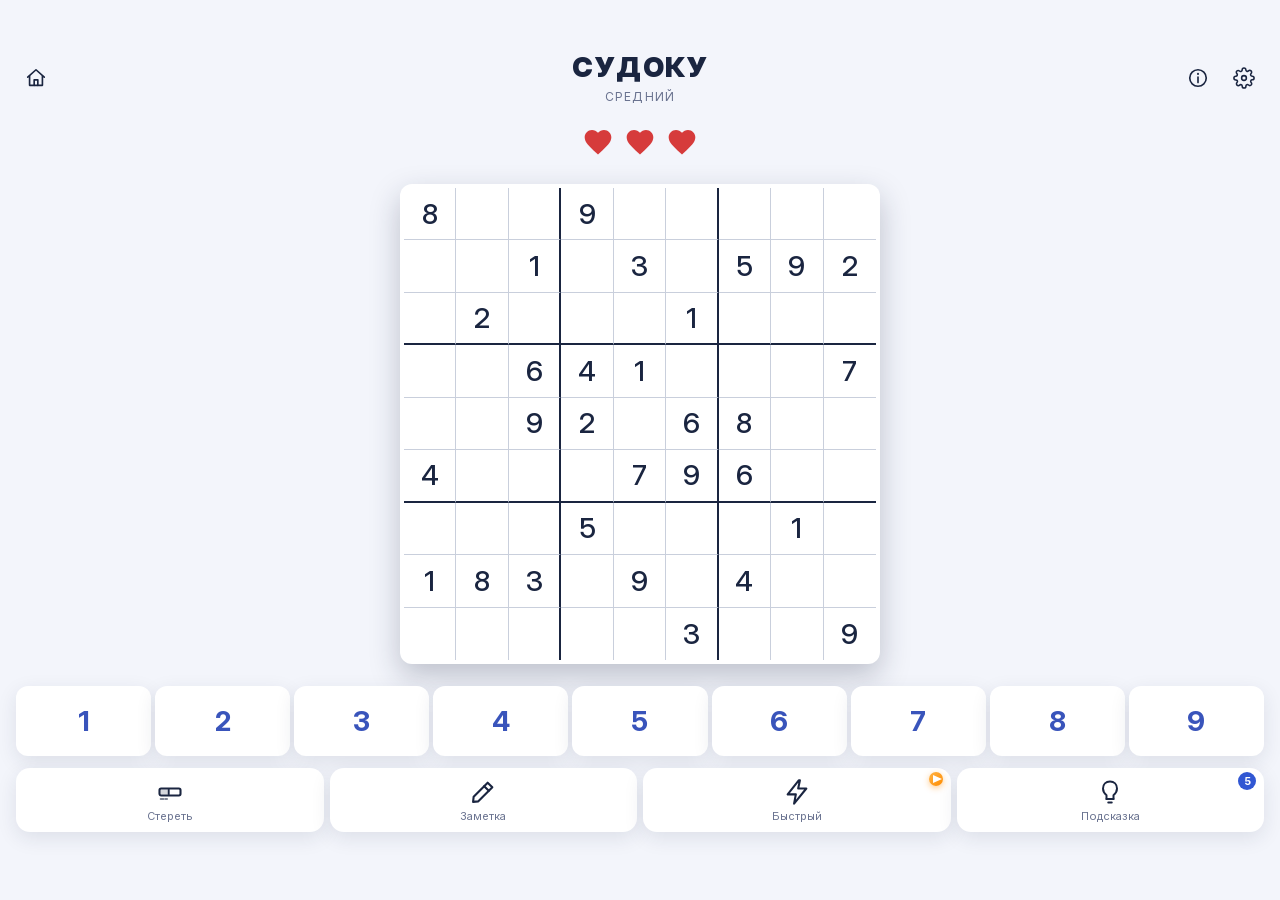
==== commit c373e29e: "ux(onboarding): classic первая, крупные tiles, auto-start 1. Судоку (classic) теперь первая плитка в" ====
--- a/index.html
+++ b/index.html
@@ -8,7 +8,7 @@
   <meta http-equiv="pragma" content="no-cache" />
   <meta http-equiv="expires" content="0" />
   <title>Судоку Мастер</title>
-  <link rel="stylesheet" href="styles.css?v=41" />
+  <link rel="stylesheet" href="styles.css?v=42" />
 </head>
 <body>
 
@@ -297,6 +297,14 @@
            в левом-верхнем углу, иконка по центру сверху, название и
            краткое описание. -->
       <div class="mode-grid">
+        <div class="mode-tile selected" data-mode="classic" role="button" tabindex="0">
+          <button class="mode-info-btn" data-mode-info="classic" aria-label="Правила режима «Судоку»">
+            <svg class="icon"><use href="#icon-info"/></svg>
+          </button>
+          <div class="mode-emoji"><svg viewBox="0 0 24 24"><use href="#icon-grid"/></svg></div>
+          <div class="mode-label">Судоку</div>
+          <div class="mode-sub">9×9, классика</div>
+        </div>
         <div class="mode-tile" data-mode="mini" role="button" tabindex="0">
           <button class="mode-info-btn" data-mode-info="mini" aria-label="Правила режима «Мини»">
             <svg class="icon"><use href="#icon-info"/></svg>
@@ -304,14 +312,6 @@
           <div class="mode-emoji"><svg viewBox="0 0 24 24"><use href="#icon-mini"/></svg></div>
           <div class="mode-label">Мини 4×4</div>
           <div class="mode-sub">для начинающих</div>
-        </div>
-        <div class="mode-tile selected" data-mode="classic" role="button" tabindex="0">
-          <button class="mode-info-btn" data-mode-info="classic" aria-label="Правила режима «Судоку»">
-            <svg class="icon"><use href="#icon-info"/></svg>
-          </button>
-          <div class="mode-emoji"><svg viewBox="0 0 24 24"><use href="#icon-grid"/></svg></div>
-          <div class="mode-label">Судоку</div>
-          <div class="mode-sub">9×9, классика</div>
         </div>
         <div class="mode-tile" data-mode="diagonal" role="button" tabindex="0">
           <button class="mode-info-btn" data-mode-info="diagonal" aria-label="Правила режима «Диагональ»">
@@ -572,22 +572,22 @@
   </div>
 
   <!-- ================= Загрузка скриптов (порядок важен) ================= -->
-  <script src="config.js?v=41"></script>
-  <script src="migrations.js?v=41"></script>
-  <script src="storage.js?v=41"></script>
-  <script src="sudokuCore.js?v=41"></script>
-  <script src="sudokuVariants.js?v=41"></script>
-  <script src="sudokuTechniques.js?v=41"></script>
-  <script src="sudokuGenerator.js?v=41"></script>
-  <script src="precomputedPools.js?v=41"></script>
-  <script src="ads.js?v=41"></script>
-  <script src="rustoreReview.js?v=41"></script>
-  <script src="audio.js?v=41"></script>
-  <script src="ui.js?v=41"></script>
-  <script src="board.js?v=41"></script>
-  <script src="numberPad.js?v=41"></script>
-  <script src="game.js?v=41"></script>
-  <script src="devPanel.js?v=41"></script>
-  <script src="main.js?v=41"></script>
+  <script src="config.js?v=42"></script>
+  <script src="migrations.js?v=42"></script>
+  <script src="storage.js?v=42"></script>
+  <script src="sudokuCore.js?v=42"></script>
+  <script src="sudokuVariants.js?v=42"></script>
+  <script src="sudokuTechniques.js?v=42"></script>
+  <script src="sudokuGenerator.js?v=42"></script>
+  <script src="precomputedPools.js?v=42"></script>
+  <script src="ads.js?v=42"></script>
+  <script src="rustoreReview.js?v=42"></script>
+  <script src="audio.js?v=42"></script>
+  <script src="ui.js?v=42"></script>
+  <script src="board.js?v=42"></script>
+  <script src="numberPad.js?v=42"></script>
+  <script src="game.js?v=42"></script>
+  <script src="devPanel.js?v=42"></script>
+  <script src="main.js?v=42"></script>
 </body>
 </html>
--- a/styles.css
+++ b/styles.css
@@ -318,26 +318,32 @@
 .mode-tile {
   position: relative;
   background: var(--bg-soft);
-  border-radius: 16px;
-  padding: 14px 6px 10px;
+  border-radius: 18px;
+  padding: 20px 8px 14px;
   box-shadow: var(--shadow);
   border: 2px solid transparent;
   text-align: center;
   transition: transform 0.08s ease;
   cursor: pointer;
-  min-height: 110px;
+  min-height: 140px;
   display: flex; flex-direction: column; align-items: center; justify-content: flex-start;
 }
 .mode-tile.selected { border-color: var(--accent); background: var(--accent-soft); }
 .mode-tile.locked { opacity: 0.4; cursor: not-allowed; }
 .mode-tile:active:not(.locked) { transform: scale(0.96); }
 
-.mode-emoji { font-size: 32px; line-height: 1; height: 36px; display: flex; align-items: center; justify-content: center; }
-.mode-emoji svg { width: 32px; height: 32px; color: var(--text); }
-.mode-label { font-weight: 700; font-size: 14px; margin-top: 6px; line-height: 1.1; }
-.mode-sub { font-size: 11px; color: var(--text-dim); margin-top: 2px; line-height: 1.15; }
-
-/* Info-кнопка в левом-верхнем углу плитки (как было до v2). */
+/* Иконка режима — крупная, занимает большую часть верхней части плитки. */
+.mode-emoji {
+  height: 48px;
+  margin-top: 4px;
+  display: flex; align-items: center; justify-content: center;
+  color: var(--text);
+}
+.mode-emoji svg { width: 44px; height: 44px; color: var(--text); }
+.mode-label { font-weight: 700; font-size: 16px; margin-top: 10px; line-height: 1.15; }
+.mode-sub { font-size: 12px; color: var(--text-dim); margin-top: 3px; line-height: 1.2; }
+
+/* Info-кнопка в левом-верхнем углу плитки. */
 .mode-info-btn {
   position: absolute;
   top: 6px; left: 6px;
@@ -350,14 +356,6 @@
 }
 .mode-info-btn:active { color: var(--accent); transform: scale(0.88); }
 .mode-info-btn .icon { width: 18px; height: 18px; }
-.mode-emoji {
-  height: 32px;
-  display: flex; align-items: center; justify-content: center;
-  color: var(--text);
-}
-.mode-emoji svg { width: 30px; height: 30px; }
-.mode-label { font-weight: 600; font-size: 14px; margin-top: 4px; }
-.mode-sub { font-size: 11px; color: var(--text-dim); }
 
 
 /* ============ Game ============ */
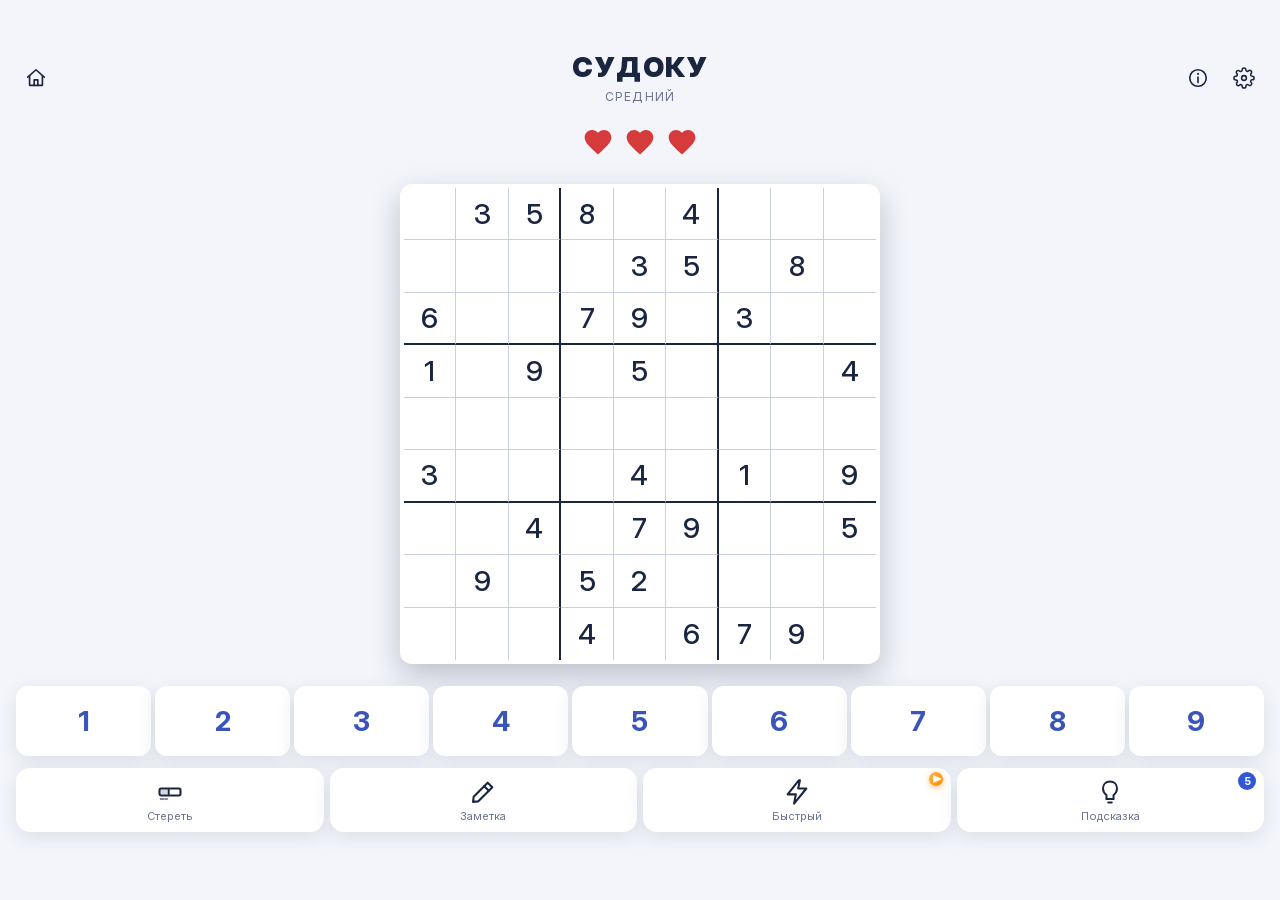
==== commit 1105b26f: "feat(visual): notes highlight + wave-анимация на заполнение unit 1. Notes highlight: при выделении я" ====
--- a/index.html
+++ b/index.html
@@ -8,7 +8,7 @@
   <meta http-equiv="pragma" content="no-cache" />
   <meta http-equiv="expires" content="0" />
   <title>Судоку Мастер</title>
-  <link rel="stylesheet" href="styles.css?v=42" />
+  <link rel="stylesheet" href="styles.css?v=43" />
 </head>
 <body>
 
@@ -572,22 +572,22 @@
   </div>
 
   <!-- ================= Загрузка скриптов (порядок важен) ================= -->
-  <script src="config.js?v=42"></script>
-  <script src="migrations.js?v=42"></script>
-  <script src="storage.js?v=42"></script>
-  <script src="sudokuCore.js?v=42"></script>
-  <script src="sudokuVariants.js?v=42"></script>
-  <script src="sudokuTechniques.js?v=42"></script>
-  <script src="sudokuGenerator.js?v=42"></script>
-  <script src="precomputedPools.js?v=42"></script>
-  <script src="ads.js?v=42"></script>
-  <script src="rustoreReview.js?v=42"></script>
-  <script src="audio.js?v=42"></script>
-  <script src="ui.js?v=42"></script>
-  <script src="board.js?v=42"></script>
-  <script src="numberPad.js?v=42"></script>
-  <script src="game.js?v=42"></script>
-  <script src="devPanel.js?v=42"></script>
-  <script src="main.js?v=42"></script>
+  <script src="config.js?v=43"></script>
+  <script src="migrations.js?v=43"></script>
+  <script src="storage.js?v=43"></script>
+  <script src="sudokuCore.js?v=43"></script>
+  <script src="sudokuVariants.js?v=43"></script>
+  <script src="sudokuTechniques.js?v=43"></script>
+  <script src="sudokuGenerator.js?v=43"></script>
+  <script src="precomputedPools.js?v=43"></script>
+  <script src="ads.js?v=43"></script>
+  <script src="rustoreReview.js?v=43"></script>
+  <script src="audio.js?v=43"></script>
+  <script src="ui.js?v=43"></script>
+  <script src="board.js?v=43"></script>
+  <script src="numberPad.js?v=43"></script>
+  <script src="game.js?v=43"></script>
+  <script src="devPanel.js?v=43"></script>
+  <script src="main.js?v=43"></script>
 </body>
 </html>
--- a/styles.css
+++ b/styles.css
@@ -667,6 +667,33 @@
   display: flex; align-items: center; justify-content: center;
   line-height: 1;
 }
+/* Подсветка цифры-заметки совпадающей с цифрой в выбранной ячейке.
+   Маленький квадратик с фоном --highlight-strong и текстом контрастного
+   цвета — игрок сразу видит во всех ячейках где он раньше делал
+   заметку про эту цифру. */
+.cell .notes span.hl {
+  background: var(--highlight-strong);
+  color: var(--bg-soft);
+  border-radius: 3px;
+  font-weight: 700;
+}
+
+/* Wave-анимация при заполнении row/col/box/snake/chain. Запускается
+   через JS (board.js → playFillWave) когда unit становится full. */
+@keyframes cell-wave {
+  0%, 100% {
+    background-color: var(--cell-wave-from, transparent);
+    color: var(--cell-wave-color-from, inherit);
+  }
+  40%, 60% {
+    background-color: var(--accent) !important;
+    color: #ffffff !important;
+  }
+}
+.cell.wave-fill {
+  animation: cell-wave 600ms ease;
+}
+.cell.wave-fill .notes { opacity: 0.3; }
 
 /* ===== Number pad ===== */
 .number-pad {
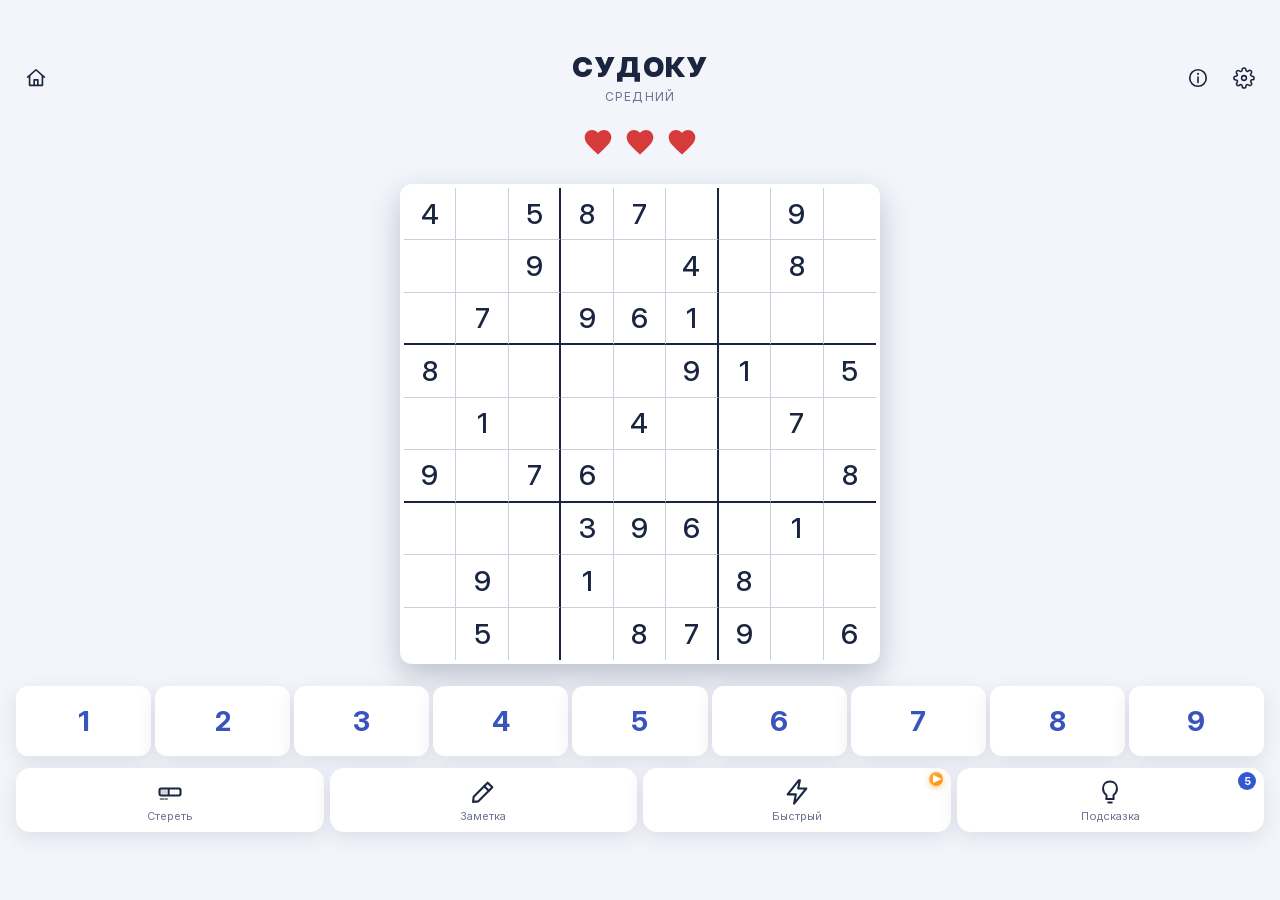
==== commit 26797188: "feat(fast-mode): hidden-single auto-fill при тапе Расширил логику авто-заполнения ячейки в Быстром р" ====
--- a/index.html
+++ b/index.html
@@ -8,7 +8,7 @@
   <meta http-equiv="pragma" content="no-cache" />
   <meta http-equiv="expires" content="0" />
   <title>Судоку Мастер</title>
-  <link rel="stylesheet" href="styles.css?v=43" />
+  <link rel="stylesheet" href="styles.css?v=44" />
 </head>
 <body>
 
@@ -572,22 +572,22 @@
   </div>
 
   <!-- ================= Загрузка скриптов (порядок важен) ================= -->
-  <script src="config.js?v=43"></script>
-  <script src="migrations.js?v=43"></script>
-  <script src="storage.js?v=43"></script>
-  <script src="sudokuCore.js?v=43"></script>
-  <script src="sudokuVariants.js?v=43"></script>
-  <script src="sudokuTechniques.js?v=43"></script>
-  <script src="sudokuGenerator.js?v=43"></script>
-  <script src="precomputedPools.js?v=43"></script>
-  <script src="ads.js?v=43"></script>
-  <script src="rustoreReview.js?v=43"></script>
-  <script src="audio.js?v=43"></script>
-  <script src="ui.js?v=43"></script>
-  <script src="board.js?v=43"></script>
-  <script src="numberPad.js?v=43"></script>
-  <script src="game.js?v=43"></script>
-  <script src="devPanel.js?v=43"></script>
-  <script src="main.js?v=43"></script>
+  <script src="config.js?v=44"></script>
+  <script src="migrations.js?v=44"></script>
+  <script src="storage.js?v=44"></script>
+  <script src="sudokuCore.js?v=44"></script>
+  <script src="sudokuVariants.js?v=44"></script>
+  <script src="sudokuTechniques.js?v=44"></script>
+  <script src="sudokuGenerator.js?v=44"></script>
+  <script src="precomputedPools.js?v=44"></script>
+  <script src="ads.js?v=44"></script>
+  <script src="rustoreReview.js?v=44"></script>
+  <script src="audio.js?v=44"></script>
+  <script src="ui.js?v=44"></script>
+  <script src="board.js?v=44"></script>
+  <script src="numberPad.js?v=44"></script>
+  <script src="game.js?v=44"></script>
+  <script src="devPanel.js?v=44"></script>
+  <script src="main.js?v=44"></script>
 </body>
 </html>
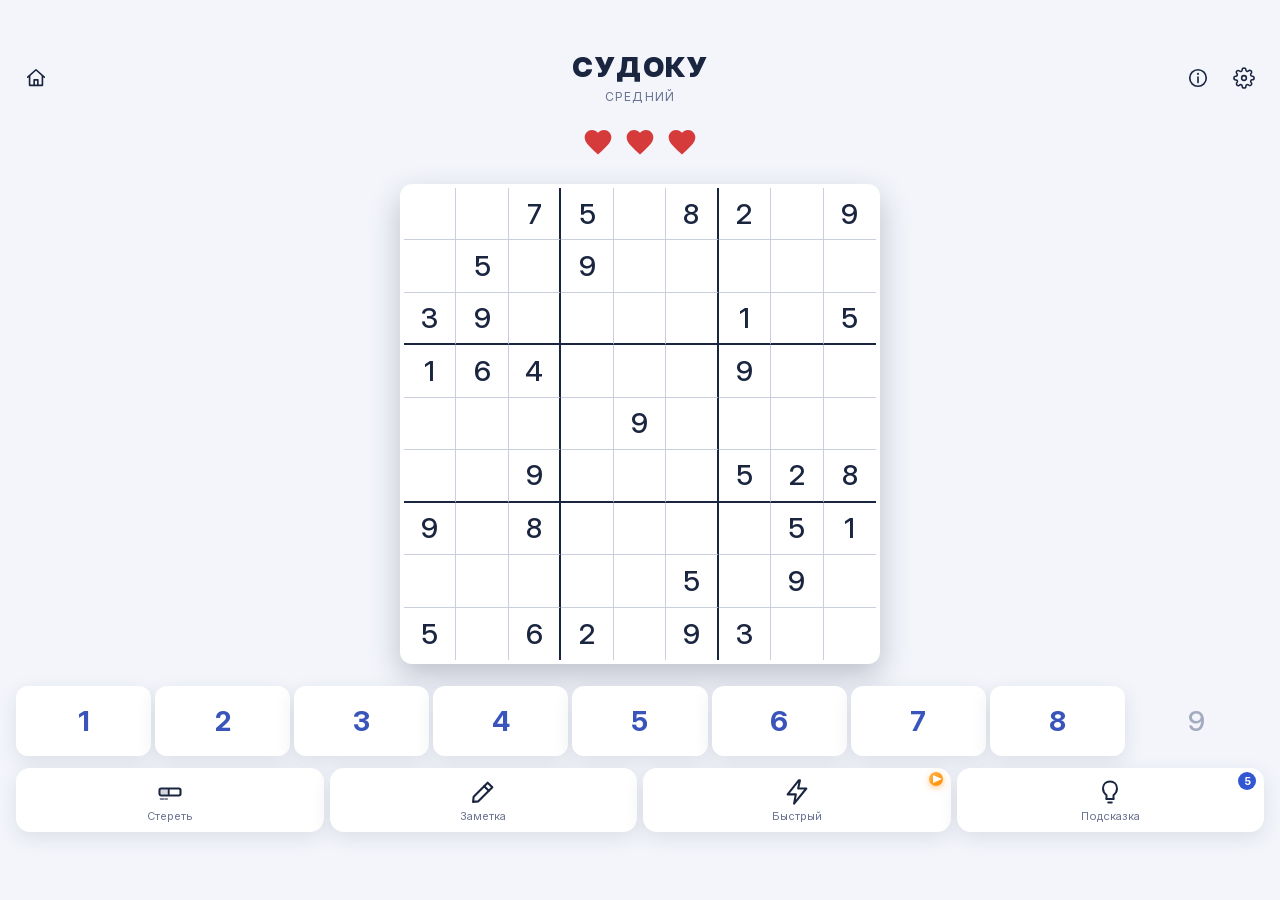
==== commit cb887e3f: "fix(fast-mode): reset на win + Kropki dots в recomputeAllNotes 1. Reset fast-mode на win: при onWin " ====
--- a/index.html
+++ b/index.html
@@ -8,7 +8,7 @@
   <meta http-equiv="pragma" content="no-cache" />
   <meta http-equiv="expires" content="0" />
   <title>Судоку Мастер</title>
-  <link rel="stylesheet" href="styles.css?v=44" />
+  <link rel="stylesheet" href="styles.css?v=45" />
 </head>
 <body>
 
@@ -572,22 +572,22 @@
   </div>
 
   <!-- ================= Загрузка скриптов (порядок важен) ================= -->
-  <script src="config.js?v=44"></script>
-  <script src="migrations.js?v=44"></script>
-  <script src="storage.js?v=44"></script>
-  <script src="sudokuCore.js?v=44"></script>
-  <script src="sudokuVariants.js?v=44"></script>
-  <script src="sudokuTechniques.js?v=44"></script>
-  <script src="sudokuGenerator.js?v=44"></script>
-  <script src="precomputedPools.js?v=44"></script>
-  <script src="ads.js?v=44"></script>
-  <script src="rustoreReview.js?v=44"></script>
-  <script src="audio.js?v=44"></script>
-  <script src="ui.js?v=44"></script>
-  <script src="board.js?v=44"></script>
-  <script src="numberPad.js?v=44"></script>
-  <script src="game.js?v=44"></script>
-  <script src="devPanel.js?v=44"></script>
-  <script src="main.js?v=44"></script>
+  <script src="config.js?v=45"></script>
+  <script src="migrations.js?v=45"></script>
+  <script src="storage.js?v=45"></script>
+  <script src="sudokuCore.js?v=45"></script>
+  <script src="sudokuVariants.js?v=45"></script>
+  <script src="sudokuTechniques.js?v=45"></script>
+  <script src="sudokuGenerator.js?v=45"></script>
+  <script src="precomputedPools.js?v=45"></script>
+  <script src="ads.js?v=45"></script>
+  <script src="rustoreReview.js?v=45"></script>
+  <script src="audio.js?v=45"></script>
+  <script src="ui.js?v=45"></script>
+  <script src="board.js?v=45"></script>
+  <script src="numberPad.js?v=45"></script>
+  <script src="game.js?v=45"></script>
+  <script src="devPanel.js?v=45"></script>
+  <script src="main.js?v=45"></script>
 </body>
 </html>
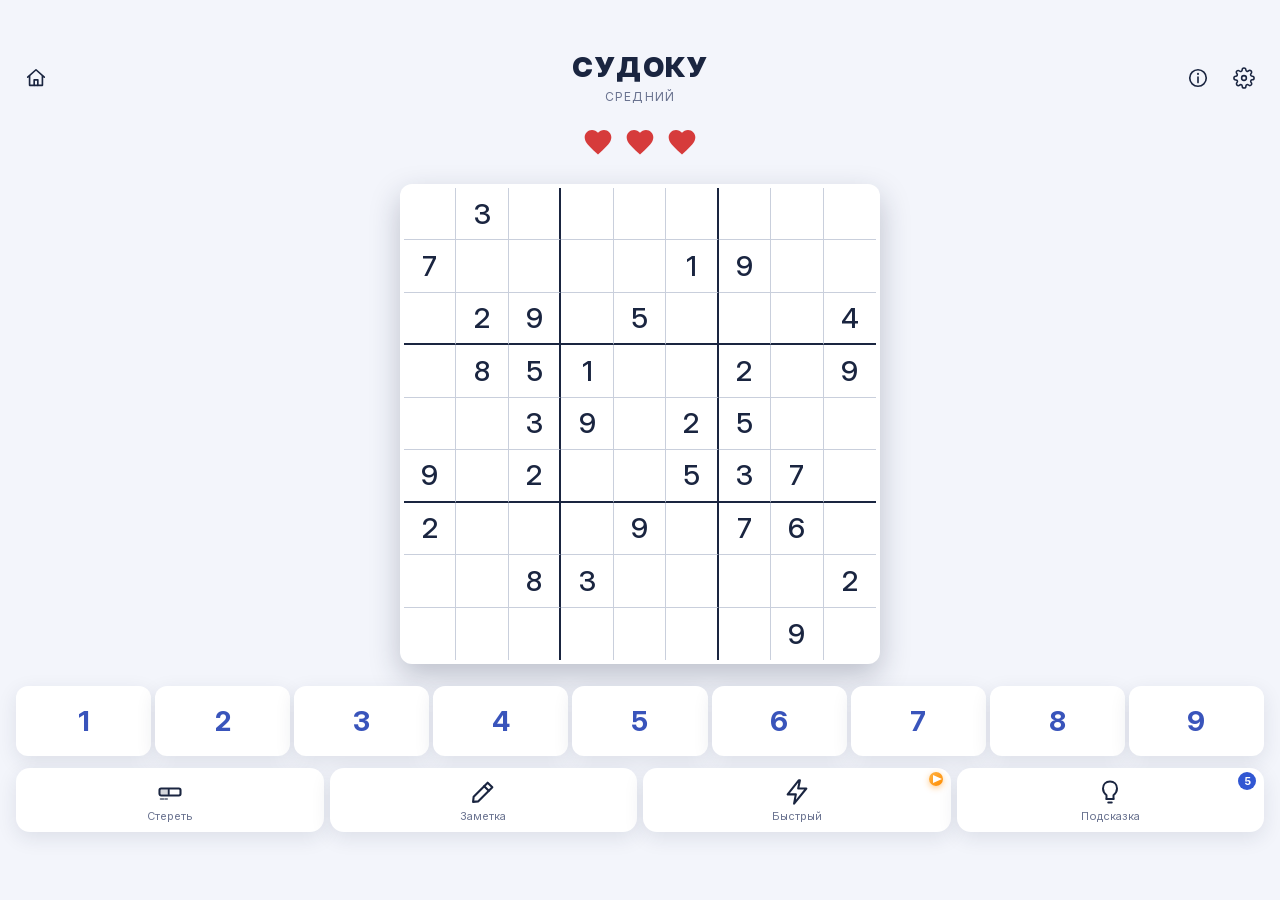
==== commit b5178001: "feat(dev-tools): подключить visual-editor + editor-toolchain аннотации В index.html: - DEV_ONLY-блок" ====
--- a/index.html
+++ b/index.html
@@ -9,6 +9,12 @@
   <meta http-equiv="expires" content="0" />
   <title>Судоку Мастер</title>
   <link rel="stylesheet" href="styles.css?v=45" />
+
+  <!-- HTML2APK:DEV_ONLY -->
+  <link rel="stylesheet" href="../_shared/visual-editor/dist/visual-editor.css" />
+  <script defer src="../_shared/visual-editor/dist/visual-editor.js"
+          data-edit-mode="dom" data-project="sudoku-classic"></script>
+  <!-- /HTML2APK:DEV_ONLY -->
 </head>
 <body>
 
@@ -251,17 +257,17 @@
   </svg>
 
   <!-- ================= Главный экран — выбор + статистика ================= -->
-  <section id="screen-home" class="screen">
+  <section id="screen-home" class="screen" data-fwindow="home">
     <!-- Шапка и сложность/режимы — внутри scrollable области. Кнопка
          «Начать» лежит ВНЕ scroll'а, остаётся видимой при любой прокрутке. -->
     <div class="home-scroll">
       <header class="home-top">
         <div class="title-block">
-          <div class="brand">СУДОКУ</div>
-          <div class="brand-sub">Мастер</div>
+          <div class="brand" data-fid="ui.home.brand">СУДОКУ</div>
+          <div class="brand-sub" data-fid="ui.home.brandSub">Мастер</div>
         </div>
         <div class="home-top-actions">
-          <button id="btn-home-settings" class="icon-btn" aria-label="Настройки">
+          <button id="btn-home-settings" class="icon-btn" aria-label="Настройки" data-fid="ui.home.settings">
             <svg class="icon"><use href="#icon-settings"/></svg>
           </button>
         </div>
@@ -369,7 +375,7 @@
   </section>
 
   <!-- ================= Игровой экран ================= -->
-  <section id="screen-game" class="screen">
+  <section id="screen-game" class="screen" data-fwindow="game">
     <header class="game-head">
       <button id="btn-game-home" class="icon-btn" aria-label="В главное меню">
         <svg class="icon"><use href="#icon-home"/></svg>
@@ -442,7 +448,7 @@
   <!-- ================= Модалки ================= -->
 
   <!-- Победа -->
-  <div id="modal-win" class="modal hidden" data-modal-id="win">
+  <div id="modal-win" class="modal hidden" data-modal-id="win" data-fwindow="win">
     <div class="modal-box">
       <div class="modal-emoji modal-emoji-trophy"><svg viewBox="0 0 24 24"><use href="#icon-trophy"/></svg></div>
       <h2 class="modal-title">Уровень пройден!</h2>
@@ -465,7 +471,7 @@
        При «Оценить» открывается нативный RuStore Review SDK (если bridge есть)
        или fallback на deep-link rustore.ru/catalog/app. Interstitial при «Оценить»
        не показывается; при «Может позже» — показывается по обычной cadence-логике. -->
-  <div id="modal-rate" class="modal hidden" data-modal-id="rate">
+  <div id="modal-rate" class="modal hidden" data-modal-id="rate" data-fwindow="rate">
     <div class="modal-box">
       <div class="modal-emoji">⭐</div>
       <h2 class="modal-title">Нравится игра?</h2>
@@ -479,7 +485,7 @@
   </div>
 
   <!-- Game over (кончились сердца) -->
-  <div id="modal-gameover" class="modal hidden" data-modal-id="gameover">
+  <div id="modal-gameover" class="modal hidden" data-modal-id="gameover" data-fwindow="gameover">
     <div class="modal-box">
       <div class="modal-emoji modal-emoji-broken"><svg viewBox="0 0 24 24"><use href="#icon-heart-broken"/></svg></div>
       <h2 class="modal-title">Сердца кончились</h2>
@@ -499,7 +505,7 @@
   <!-- Подтверждение выхода из активного уровня. Прогресс СОХРАНЯЕТСЯ в
        слот режима — вернуться к нему можно через «Продолжить» на главном
        экране (модалка save-confirm). -->
-  <div id="modal-confirm-exit" class="modal hidden" data-modal-id="confirm-exit">
+  <div id="modal-confirm-exit" class="modal hidden" data-modal-id="confirm-exit" data-fwindow="confirm-exit">
     <div class="modal-box">
       <h2 class="modal-title">Выйти в меню?</h2>
       <p class="modal-text">Текущий прогресс сохранится — вы сможете продолжить с этого места, выбрав режим снова.</p>
@@ -514,7 +520,7 @@
        если для выбранного режима уже есть сохранённый сейв. Кнопка «Продолжить»
        загружает сохранение, «Начать заново» — удаляет старый сейв и генерит
        новый уровень. -->
-  <div id="modal-save-confirm" class="modal hidden" data-modal-id="save-confirm">
+  <div id="modal-save-confirm" class="modal hidden" data-modal-id="save-confirm" data-fwindow="save-confirm">
     <div class="modal-box">
       <h2 class="modal-title">Сохранение</h2>
       <p class="modal-text">В этом режиме есть начатый уровень. Хотите продолжить или начать заново?</p>
@@ -527,7 +533,7 @@
 
   <!-- Инструкция (Info). Контент динамический — заполняется из main.js
        по data-mode-info того mode-info-btn, на котором кликнули. -->
-  <div id="modal-info" class="modal hidden" data-modal-id="info" data-close-outside="1">
+  <div id="modal-info" class="modal hidden" data-modal-id="info" data-close-outside="1" data-fwindow="info">
     <div class="modal-box modal-box-wide">
       <h2 class="modal-title">Как играть</h2>
       <div id="info-mode-name" class="info-mode-name">Классика</div>
@@ -539,7 +545,7 @@
   </div>
 
   <!-- Настройки -->
-  <div id="modal-settings" class="modal hidden" data-modal-id="settings" data-close-outside="1">
+  <div id="modal-settings" class="modal hidden" data-modal-id="settings" data-close-outside="1" data-fwindow="settings">
     <div class="modal-box">
       <h2 class="modal-title">Настройки</h2>
       <div class="settings-list">
@@ -589,5 +595,11 @@
   <script src="game.js?v=45"></script>
   <script src="devPanel.js?v=45"></script>
   <script src="main.js?v=45"></script>
+  <!-- HTML2APK:DEV_ONLY -->
+  <!-- Forward snapshotter v2 (Auto Layout — flex/grid/padding/gap) — F9 / __snapshotWindowV2(name) -->
+  <script src="figma-toolbox-v2/figma-snapshot-v2.js"></script>
+  <!-- Forward snapshotter v3 (flat-positioning, absolute coords + computed CSS stacking) — F9 / figmaSnapshotV3() -->
+  <script src="figma-toolbox-v3/figma-snapshot-v3.js"></script>
+  <!-- /HTML2APK:DEV_ONLY -->
 </body>
 </html>
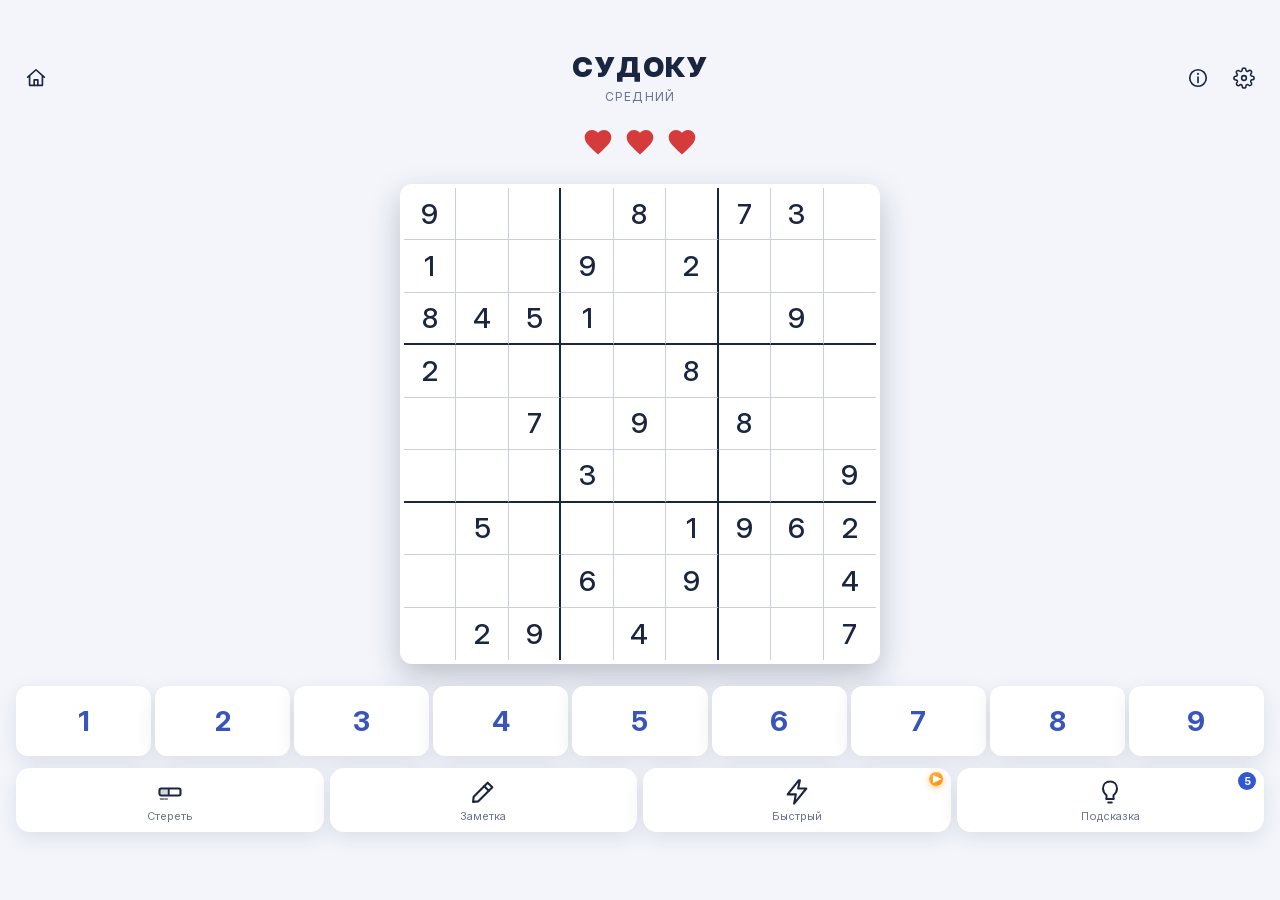
==== commit 5f7c9b0d: "feat(remote): удалённая конфигурация, A/B и воронка прохождения Игра подключена к общему модулю ../a" ====
--- a/index.html
+++ b/index.html
@@ -11,8 +11,8 @@
   <link rel="stylesheet" href="styles.css?v=45" />
 
   <!-- HTML2APK:DEV_ONLY -->
-  <link rel="stylesheet" href="../_shared/visual-editor/dist/visual-editor.css" />
-  <script defer src="../_shared/visual-editor/dist/visual-editor.js"
+  <link rel="stylesheet" href="../../_shared/visual-editor/dist/visual-editor.css" />
+  <script defer src="../../_shared/visual-editor/dist/visual-editor.js"
           data-edit-mode="dom" data-project="sudoku-classic"></script>
   <!-- /HTML2APK:DEV_ONLY -->
 </head>
@@ -569,6 +569,10 @@
           <span>Тёмная тема</span>
           <input id="setting-theme" type="checkbox" />
         </label>
+        <label class="setting-row">
+          <span>Уведомления</span>
+          <input id="setting-notifications" type="checkbox" />
+        </label>
       </div>
       <button class="modal-close-corner" data-close-modal="settings" aria-label="Закрыть">
         <svg class="icon"><use href="#icon-close"/></svg>
@@ -578,6 +582,11 @@
   </div>
 
   <!-- ================= Загрузка скриптов (порядок важен) ================= -->
+  <!-- Удалённая конфигурация (общий модуль ../admin, копии генерируемые).
+       ДО config.js: игровой код на первой же строке спрашивает значения, а
+       без window.RemoteConfig это была бы ошибка вместо значения сборки. -->
+  <script src="remote/remoteConfig.iife.js?v=45"></script>
+  <script src="remote/declaration.js?v=45"></script>
   <script src="config.js?v=45"></script>
   <script src="migrations.js?v=45"></script>
   <script src="storage.js?v=45"></script>
@@ -588,6 +597,9 @@
   <script src="precomputedPools.js?v=45"></script>
   <script src="ads.js?v=45"></script>
   <script src="rustoreReview.js?v=45"></script>
+  <script src="pushTemplates.js?v=45"></script>
+  <script src="pushScheduler.js?v=45"></script>
+  <script src="analytics.js?v=45"></script>
   <script src="audio.js?v=45"></script>
   <script src="ui.js?v=45"></script>
   <script src="board.js?v=45"></script>
--- a/styles.css
+++ b/styles.css
@@ -390,6 +390,9 @@
   letter-spacing: clamp(0.3px, 0.2vw, 1.5px);
   line-height: 1;
   white-space: nowrap;
+  /* Цвет заголовка game = цвет .brand на home — единый тёмно-синий ink
+     (var(--text) = #1a2540). Раньше был #2354CC из Figma, откатили чтобы
+     не разнобоить home и game-заголовки. */
 }
 .game-subtitle {
   font-size: 12px; color: var(--text-dim);
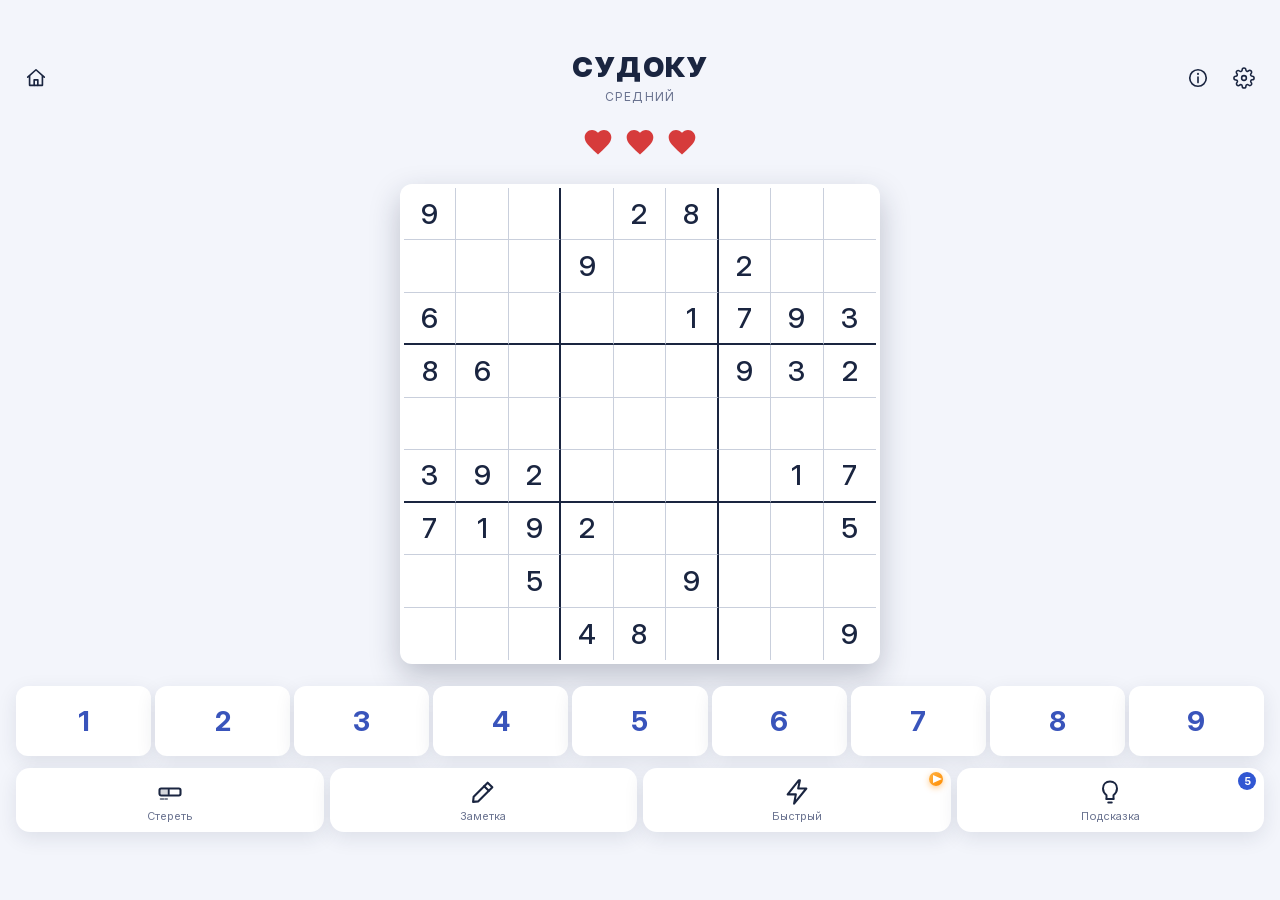
==== commit a1db375b: "Параметров в облаке 6 → 17, плюс тестовый мост ЧТО ДОБАВИЛОСЬ: генератор уровней (симметрия, бюджет " ====
--- a/index.html
+++ b/index.html
@@ -605,6 +605,7 @@
   <script src="board.js?v=45"></script>
   <script src="numberPad.js?v=45"></script>
   <script src="game.js?v=45"></script>
+  <script src="testActions.js?v=45"></script>
   <script src="devPanel.js?v=45"></script>
   <script src="main.js?v=45"></script>
   <!-- HTML2APK:DEV_ONLY -->
